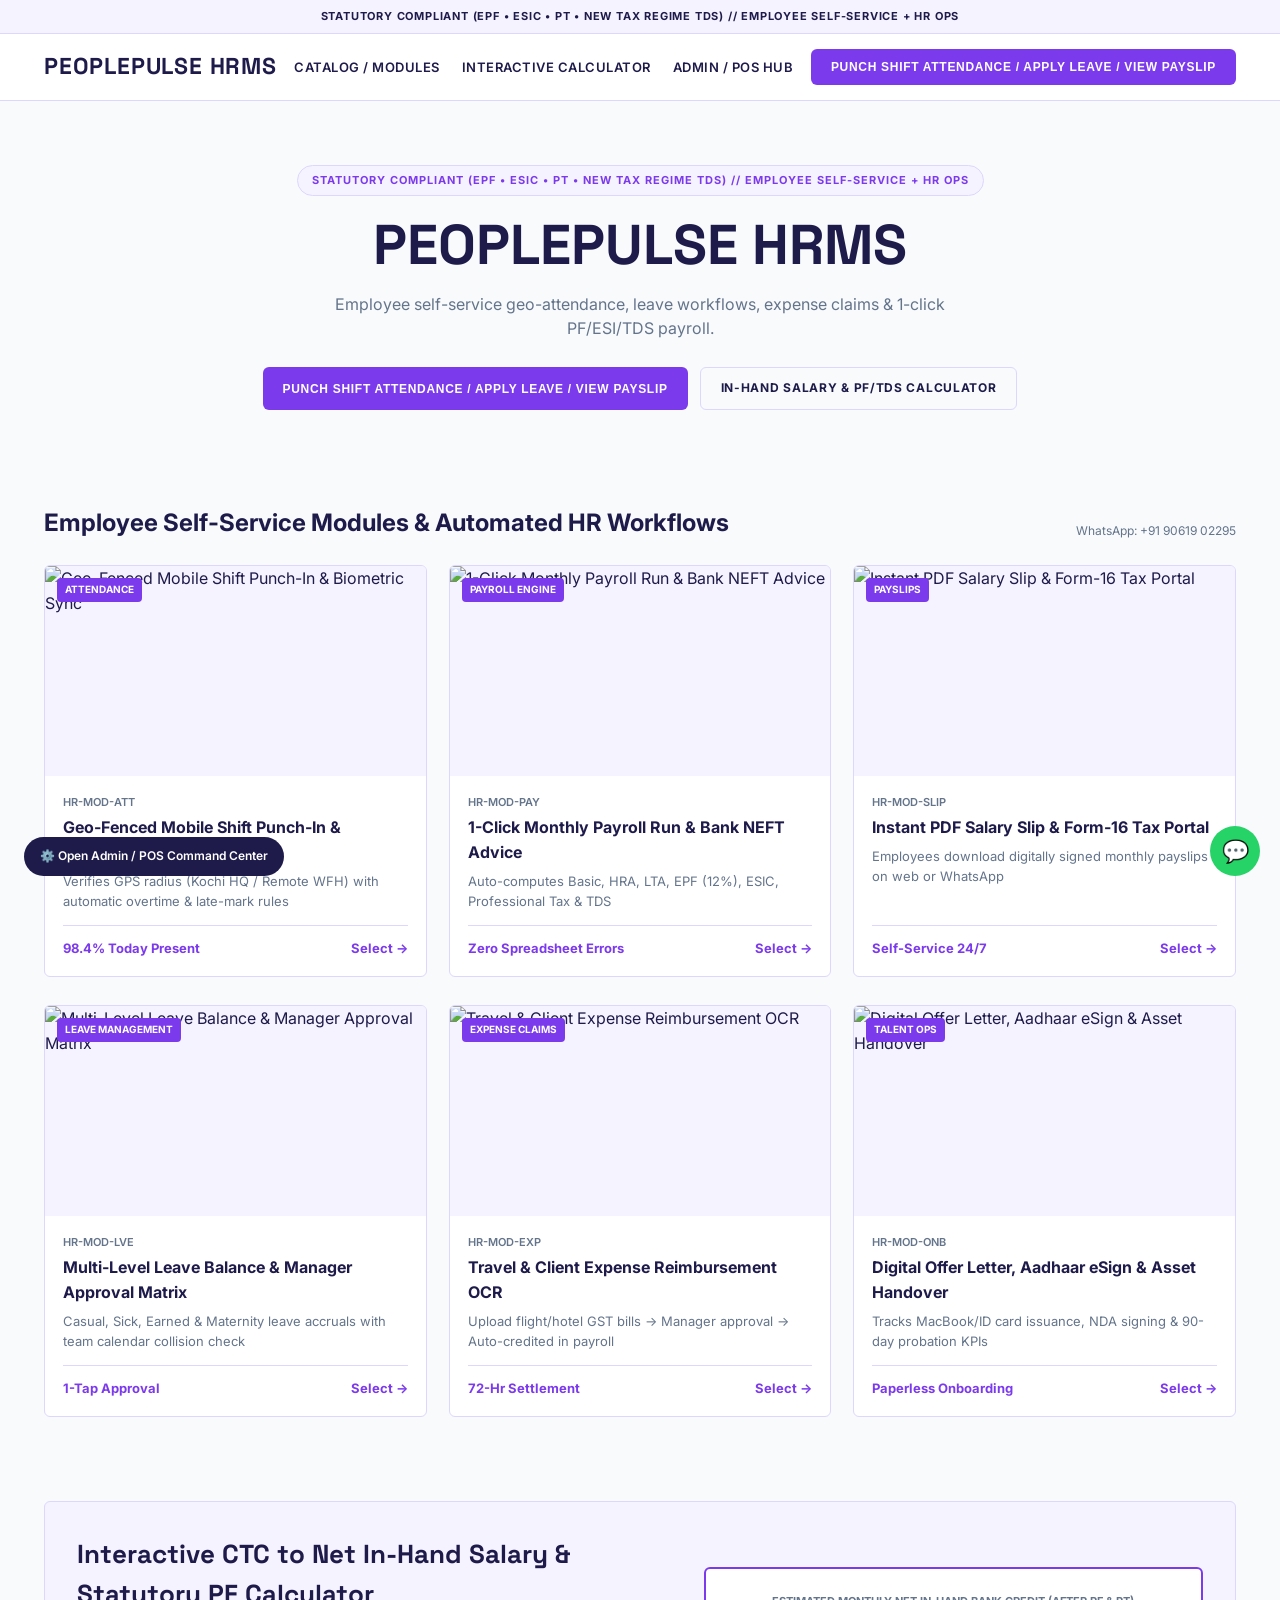
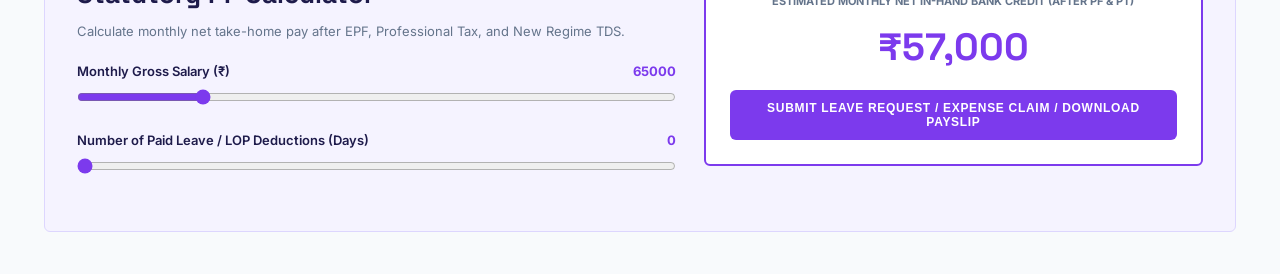
==== public/index.html @ 7c457092 "feat(tpl-lerp-hrms-payroll): multi-track Cloudflare Edge + Docker + POS/Admin Hub + whitelabel" ====
<!DOCTYPE html>
<html lang="en">
<head>
  <meta charset="UTF-8">
  <meta name="viewport" content="width=device-width, initial-scale=1.0">
  <title>PEOPLEPULSE HRMS — Large ERP</title>
  <link rel="preconnect" href="https://fonts.googleapis.com">
  <link rel="preconnect" href="https://fonts.gstatic.com" crossorigin>
  <link href="https://fonts.googleapis.com/css2?family=Inter:wght@400;500;600;700&family=Space+Grotesk:wght@600;700&display=swap" rel="stylesheet">
  <link rel="stylesheet" href="theme-tokens.css">
  <script src="whitelabel.js"></script>
  <style>
    * { box-sizing: border-box; margin: 0; padding: 0; }
    body {
      font-family: var(--font-primary);
      background-color: var(--bg-main);
      color: var(--color-dark);
      line-height: 1.55;
      -webkit-font-smoothing: antialiased;
    }
    .top-bar {
      background: var(--bg-canvas);
      color: var(--color-dark);
      font-size: 11px;
      font-weight: 700;
      letter-spacing: 0.8px;
      text-transform: uppercase;
      text-align: center;
      padding: 8px 16px;
      border-bottom: 1px solid var(--border-color);
    }
    header {
      position: sticky;
      top: 0;
      z-index: 100;
      background: rgba(255, 255, 255, 0.94);
      backdrop-filter: blur(12px);
      border-bottom: 1px solid var(--border-color);
    }
    .nav-container {
      max-width: 1240px;
      margin: 0 auto;
      padding: 15px 24px;
      display: flex;
      align-items: center;
      justify-content: space-between;
      gap: 16px;
    }
    .brand-logo {
      font-family: var(--font-accent);
      font-size: 23px;
      font-weight: 700;
      letter-spacing: 0.8px;
      text-transform: uppercase;
      color: var(--color-dark);
      text-decoration: none;
    }
    .brand-logo span {
      font-family: var(--font-primary);
      color: var(--color-primary);
      font-size: 11px;
      letter-spacing: 2px;
      display: block;
      margin-top: -2px;
    }
    nav.desktop-nav { display: flex; gap: 22px; align-items: center; }
    nav.desktop-nav a {
      color: var(--color-dark);
      text-decoration: none;
      font-size: 13px;
      font-weight: 600;
      text-transform: uppercase;
      letter-spacing: 0.5px;
    }
    nav.desktop-nav a:hover { color: var(--color-primary); }
    .btn-primary {
      background: var(--color-primary);
      color: #FFFFFF;
      border: none;
      padding: 11px 20px;
      border-radius: var(--radius);
      font-size: 12px;
      font-weight: 700;
      text-transform: uppercase;
      letter-spacing: 0.7px;
      cursor: pointer;
      text-decoration: none;
      display: inline-flex;
      align-items: center;
      gap: 8px;
    }
    .btn-outline {
      background: transparent;
      color: var(--color-dark);
      border: 1px solid var(--border-color);
      padding: 11px 20px;
      border-radius: var(--radius);
      font-size: 12px;
      font-weight: 700;
      text-transform: uppercase;
      letter-spacing: 0.7px;
      cursor: pointer;
      text-decoration: none;
    }
    .hero-banner {
      padding: 64px 24px 52px;
      max-width: 1240px;
      margin: 0 auto;
      text-align: center;
    }
    .hero-pill {
      display: inline-block;
      background: var(--bg-canvas);
      border: 1px solid var(--border-color);
      color: var(--color-primary);
      font-size: 11px;
      font-weight: 700;
      letter-spacing: 1px;
      padding: 6px 14px;
      border-radius: 999px;
      margin-bottom: 18px;
    }
    .hero-banner h1 {
      font-family: var(--font-accent);
      font-size: clamp(32px, 4.6vw, 56px);
      line-height: 1.1;
      margin-bottom: 16px;
    }
    .hero-banner p {
      font-size: 16px;
      color: #64748B;
      max-width: 680px;
      margin: 0 auto 26px;
    }
    .hero-actions { display: flex; gap: 12px; justify-content: center; flex-wrap: wrap; }
    .section-wrap { max-width: 1240px; margin: 0 auto; padding: 42px 24px; }
    .section-head {
      display: flex;
      align-items: flex-end;
      justify-content: space-between;
      margin-bottom: 24px;
      gap: 16px;
      flex-wrap: wrap;
    }
    .bento-grid {
      display: grid;
      grid-template-columns: repeat(3, 1fr);
      gap: var(--grid-gap-desktop);
    }
    .bento-card {
      background: #FFFFFF;
      border: 1px solid var(--border-color);
      border-radius: var(--radius);
      overflow: hidden;
      display: flex;
      flex-direction: column;
      cursor: pointer;
      transition: transform 0.2s, border-color 0.2s;
    }
    .bento-card:hover { transform: translateY(-4px); border-color: var(--color-primary); }
    .bento-img-wrap { height: 210px; position: relative; background: var(--bg-canvas); overflow: hidden; }
    .bento-img-wrap img { width: 100%; height: 100%; object-fit: cover; }
    .bento-badge {
      position: absolute;
      top: 12px;
      left: 12px;
      background: var(--color-primary);
      color: #FFF;
      font-size: 10px;
      font-weight: 700;
      padding: 4px 8px;
      border-radius: 4px;
    }
    .bento-body { padding: 18px; display: flex; flex-direction: column; flex: 1; }
    .bento-code { font-size: 11px; color: #64748B; font-weight: 600; margin-bottom: 4px; }
    .bento-title { font-size: 16px; font-weight: 700; margin-bottom: 6px; }
    .bento-sub { font-size: 13px; color: #64748B; margin-bottom: 14px; flex: 1; }
    .bento-footer {
      display: flex;
      justify-content: space-between;
      padding-top: 12px;
      border-top: 1px solid var(--border-color);
      font-size: 13px;
      font-weight: 700;
      color: var(--color-primary);
    }
    .calc-panel {
      background: var(--bg-canvas);
      border: 1px solid var(--border-color);
      border-radius: var(--radius);
      padding: 32px;
      display: grid;
      grid-template-columns: 1.2fr 1fr;
      gap: 28px;
      align-items: center;
    }
    .slider-group { margin-bottom: 18px; }
    .slider-group label { display: flex; justify-content: space-between; font-size: 13px; font-weight: 600; margin-bottom: 6px; }
    .slider-group input[type="range"] { width: 100%; accent-color: var(--color-primary); }
    .calc-result-card {
      background: #FFFFFF;
      border: 2px solid var(--color-primary);
      border-radius: var(--radius);
      padding: 24px;
      text-align: center;
    }
    .calc-result-val {
      font-family: var(--font-accent);
      font-size: 38px;
      font-weight: 700;
      color: var(--color-primary);
      margin: 8px 0 14px;
    }
    .modal-overlay {
      position: fixed;
      inset: 0;
      background: rgba(0, 0, 0, 0.65);
      z-index: 900;
      display: none;
      align-items: center;
      justify-content: center;
      padding: 16px;
    }
    .modal-overlay.open { display: flex; }
    .modal-box {
      background: #FFFFFF;
      color: var(--color-dark);
      border: 1px solid var(--border-color);
      border-radius: var(--radius);
      max-width: 480px;
      width: 100%;
      padding: 24px;
    }
    .form-field { margin-bottom: 12px; }
    .form-field label { display: block; font-size: 11px; font-weight: 700; text-transform: uppercase; margin-bottom: 4px; color: #64748B; }
    .form-field input {
      width: 100%;
      padding: 10px;
      background: var(--bg-main);
      color: var(--color-dark);
      border: 1px solid var(--border-color);
      border-radius: 4px;
    }
    .wa-float-btn {
      position: fixed;
      bottom: 24px;
      right: 20px;
      width: 50px;
      height: 50px;
      background: #25D366;
      border-radius: 50%;
      display: flex;
      align-items: center;
      justify-content: center;
      z-index: 500;
      text-decoration: none;
      color: #FFF;
      font-size: 22px;
    }
    .admin-pill-floating {
      position: fixed;
      bottom: 24px;
      left: 24px;
      background: var(--color-dark);
      color: #FFF;
      padding: 10px 16px;
      border-radius: 999px;
      font-size: 12px;
      font-weight: 600;
      text-decoration: none;
      z-index: 500;
    }
    @media (max-width: 860px) {
      .bento-grid, .calc-panel { grid-template-columns: 1fr; }
      nav.desktop-nav, .admin-pill-floating { display: none; }
    }
  </style>
</head>
<body>
  <div class="top-bar">STATUTORY COMPLIANT (EPF • ESIC • PT • NEW TAX REGIME TDS) // EMPLOYEE SELF-SERVICE + HR OPS</div>
  <header>
    <div class="nav-container">
      <a href="#" class="brand-logo">PEOPLEPULSE HRMS</a>
      <nav class="desktop-nav">
        <a href="#catalog">Catalog / Modules</a>
        <a href="#calculator">Interactive Calculator</a>
        <a href="admin.html">Admin / POS Hub</a>
      </nav>
      <button class="btn-primary" onclick="openLeadModal()">Punch Shift Attendance / Apply Leave / View Payslip</button>
    </div>
  </header>

  <section class="hero-banner">
    <span class="hero-pill">STATUTORY COMPLIANT (EPF • ESIC • PT • NEW TAX REGIME TDS) // EMPLOYEE SELF-SERVICE + HR OPS</span>
    <h1 data-wl-brand>PEOPLEPULSE HRMS</h1>
    <p data-wl-tagline>Employee self-service geo-attendance, leave workflows, expense claims & 1-click PF/ESI/TDS payroll.</p>
    <div class="hero-actions">
      <button class="btn-primary" onclick="openLeadModal()">Punch Shift Attendance / Apply Leave / View Payslip</button>
      <a href="#calculator" class="btn-outline">In-Hand Salary & PF/TDS Calculator</a>
    </div>
  </section>

  <section class="section-wrap" id="catalog">
    <div class="section-head">
      <h2>Employee Self-Service Modules & Automated HR Workflows</h2>
      <div id="drawerWaText" style="font-size:12px;color:#64748B;">WhatsApp: +91 90619 02295</div>
    </div>
    <div class="bento-grid" id="bentoGrid"></div>
  </section>

  <section class="section-wrap" id="calculator">
    <div class="calc-panel">
      <div>
        <h2 style="font-family:var(--font-accent);font-size:26px;margin-bottom:6px;">Interactive CTC to Net In-Hand Salary & Statutory PF Calculator</h2>
        <p style="font-size:13px;color:#64748B;margin-bottom:20px;">Calculate monthly net take-home pay after EPF, Professional Tax, and New Regime TDS.</p>
        <div class="slider-group">
          <label><span>Monthly Gross Salary (₹)</span><strong id="valSliderA" style="color:var(--color-primary);">65000</strong></label>
          <input type="range" id="sliderA" min="18000" max="250000" value="65000" oninput="recalc()">
        </div>
        <div class="slider-group">
          <label><span>Number of Paid Leave / LOP Deductions (Days)</span><strong id="valSliderB" style="color:var(--color-primary);">0</strong></label>
          <input type="range" id="sliderB" min="0" max="10" value="0" oninput="recalc()">
        </div>
      </div>
      <div class="calc-result-card">
        <div style="font-size:11px;font-weight:700;text-transform:uppercase;color:#64748B;">Estimated Monthly Net In-Hand Bank Credit (After PF & PT)</div>
        <div class="calc-result-val" id="calcOutput">₹0</div>
        <button class="btn-primary" style="width:100%;justify-content:center;" onclick="openLeadModal()">Submit Leave Request / Expense Claim / Download Payslip</button>
      </div>
    </div>
  </section>

  <div class="modal-overlay" id="leadModal">
    <div class="modal-box">
      <div style="display:flex;justify-content:space-between;align-items:center;margin-bottom:14px;">
        <h3 style="font-size:18px;">Submit Leave Request / Expense Claim / Download Payslip</h3>
        <button onclick="closeLeadModal()" style="background:none;border:none;color:inherit;font-size:18px;cursor:pointer;">✕</button>
      </div>
      <form onsubmit="submitLead(event)">
        <div class="form-field"><label>Name / Business / Table *</label><input type="text" id="leadName" required placeholder="e.g. Anand Varma"></div>
        <div class="form-field"><label>WhatsApp / Mobile Number *</label><input type="tel" id="leadPhone" required placeholder="919876543210"></div>
        <div class="form-field"><label>Order / Ticket Details</label><input type="text" id="leadDetail" readonly></div>
        <button type="submit" class="btn-primary" style="width:100%;justify-content:center;">Confirm & Sync to Admin / POS</button>
      </form>
      <div id="leadSuccessBox" style="display:none;margin-top:14px;padding:12px;background:var(--bg-canvas);border:1px solid var(--color-primary);border-radius:4px;font-size:12px;"></div>
    </div>
  </div>

  <a href="admin.html" class="admin-pill-floating">⚙️ Open Admin / POS Command Center</a>
  <a id="floatingWaBtn" href="https://wa.me/919061902295" target="_blank" class="wa-float-btn">💬</a>

  <script>
    const ITEMS = [
  {
    "code": "HR-MOD-ATT",
    "title": "Geo-Fenced Mobile Shift Punch-In & Biometric Sync",
    "sub": "Verifies GPS radius (Kochi HQ / Remote WFH) with automatic overtime & late-mark rules",
    "metric": "98.4% Today Present",
    "badge": "ATTENDANCE",
    "img": "https://images.unsplash.com/photo-1522071820081-009f0129c71c?auto=format&fit=crop&w=800&q=80"
  },
  {
    "code": "HR-MOD-PAY",
    "title": "1-Click Monthly Payroll Run & Bank NEFT Advice",
    "sub": "Auto-computes Basic, HRA, LTA, EPF (12%), ESIC, Professional Tax & TDS",
    "metric": "Zero Spreadsheet Errors",
    "badge": "PAYROLL ENGINE",
    "img": "https://images.unsplash.com/photo-1554224155-6726b3ff858f?auto=format&fit=crop&w=800&q=80"
  },
  {
    "code": "HR-MOD-SLIP",
    "title": "Instant PDF Salary Slip & Form-16 Tax Portal",
    "sub": "Employees download digitally signed monthly payslips on web or WhatsApp",
    "metric": "Self-Service 24/7",
    "badge": "PAYSLIPS",
    "img": "https://images.unsplash.com/photo-1450101499163-c8848c66ca85?auto=format&fit=crop&w=800&q=80"
  },
  {
    "code": "HR-MOD-LVE",
    "title": "Multi-Level Leave Balance & Manager Approval Matrix",
    "sub": "Casual, Sick, Earned & Maternity leave accruals with team calendar collision check",
    "metric": "1-Tap Approval",
    "badge": "LEAVE MANAGEMENT",
    "img": "https://images.unsplash.com/photo-1506784983877-45594efa4cbe?auto=format&fit=crop&w=800&q=80"
  },
  {
    "code": "HR-MOD-EXP",
    "title": "Travel & Client Expense Reimbursement OCR",
    "sub": "Upload flight/hotel GST bills -> Manager approval -> Auto-credited in payroll",
    "metric": "72-Hr Settlement",
    "badge": "EXPENSE CLAIMS",
    "img": "https://images.unsplash.com/photo-1556742049-0cfed4f6a45d?auto=format&fit=crop&w=800&q=80"
  },
  {
    "code": "HR-MOD-ONB",
    "title": "Digital Offer Letter, Aadhaar eSign & Asset Handover",
    "sub": "Tracks MacBook/ID card issuance, NDA signing & 90-day probation KPIs",
    "metric": "Paperless Onboarding",
    "badge": "TALENT OPS",
    "img": "https://images.unsplash.com/photo-1521737604893-d14cc237f11d?auto=format&fit=crop&w=800&q=80"
  }
];
    let selectedTitle = ITEMS[0].title;
    let calcFormatted = '';

    function renderGrid() {
      document.getElementById('bentoGrid').innerHTML = ITEMS.map((it, i) => `
        <article class="bento-card" onclick="selectItem(${i})">
          <div class="bento-img-wrap">
            <img src="${it.img}" alt="${it.title}" loading="lazy">
            <span class="bento-badge">${it.badge}</span>
          </div>
          <div class="bento-body">
            <div class="bento-code">${it.code}</div>
            <div class="bento-title">${it.title}</div>
            <div class="bento-sub">${it.sub}</div>
            <div class="bento-footer"><span>${it.metric}</span><span>Select →</span></div>
          </div>
        </article>
      `).join('');
    }

    function recalc() {
      const team = Number(document.getElementById('sliderA').value);
      const hours = Number(document.getElementById('sliderB').value);
      document.getElementById('valSliderA').textContent = team;
      document.getElementById('valSliderB').textContent = hours;
      const val = Math.round((team - (team / 30) * hours) * 0.88 - 200);
      calcFormatted = '₹' + Number(val).toLocaleString('en-IN');
      document.getElementById('calcOutput').textContent = calcFormatted;
    }

    function selectItem(idx) {
      selectedTitle = ITEMS[idx].title + ' (' + ITEMS[idx].metric + ')';
      openLeadModal();
    }

    function openLeadModal() {
      document.getElementById('leadDetail').value = selectedTitle + ' • Total: ' + calcFormatted;
      document.getElementById('leadSuccessBox').style.display = 'none';
      document.getElementById('leadModal').classList.add('open');
    }

    function closeLeadModal() {
      document.getElementById('leadModal').classList.remove('open');
    }

    function submitLead(e) {
      e.preventDefault();
      const entry = {
        id: 'TX-' + Math.floor(1000 + Math.random() * 9000),
        name: document.getElementById('leadName').value.trim(),
        phone: document.getElementById('leadPhone').value.trim(),
        detail: document.getElementById('leadDetail').value.trim(),
        amount: calcFormatted,
        status: 'LIVE // QUEUED'
      };
      try {
        const list = JSON.parse(localStorage.getItem('bmad_leads_tpl-lerp-hrms-payroll') || '[]');
        list.unshift(entry);
        localStorage.setItem('bmad_leads_tpl-lerp-hrms-payroll', JSON.stringify(list));
      } catch (err) {}
      const box = document.getElementById('leadSuccessBox');
      box.style.display = 'block';
      box.innerHTML = '✓ Dispatched (' + entry.id + ')! Open <a href="admin.html" style="color:var(--color-primary);font-weight:700;">Admin / POS Hub</a> to process.';
    }

    renderGrid();
    recalc();
  </script>
</body>
</html>
---- public/theme-tokens.css ----
/* Extracted via tpl-tools-design-extractor for tpl-lerp-hrms-payroll */
:root {
  --font-primary: 'Inter', sans-serif;
  --font-accent: 'Space Grotesk', sans-serif;
  --color-primary: #7C3AED;
  --brand-primary: var(--color-primary);
  --color-dark: #1E1B4B;
  --brand-dark: var(--color-dark);
  --bg-main: #F8FAFC;
  --bg-canvas: #F5F3FF;
  --bg-sand: var(--bg-canvas);
  --border-color: #DDD6FE;
  --grid-gap-desktop: 28px 22px;
  --grid-gap-mobile: 16px 14px;
  --radius: 6px;
  --ease-out-expo: cubic-bezier(0.16, 1, 0.3, 1);
}
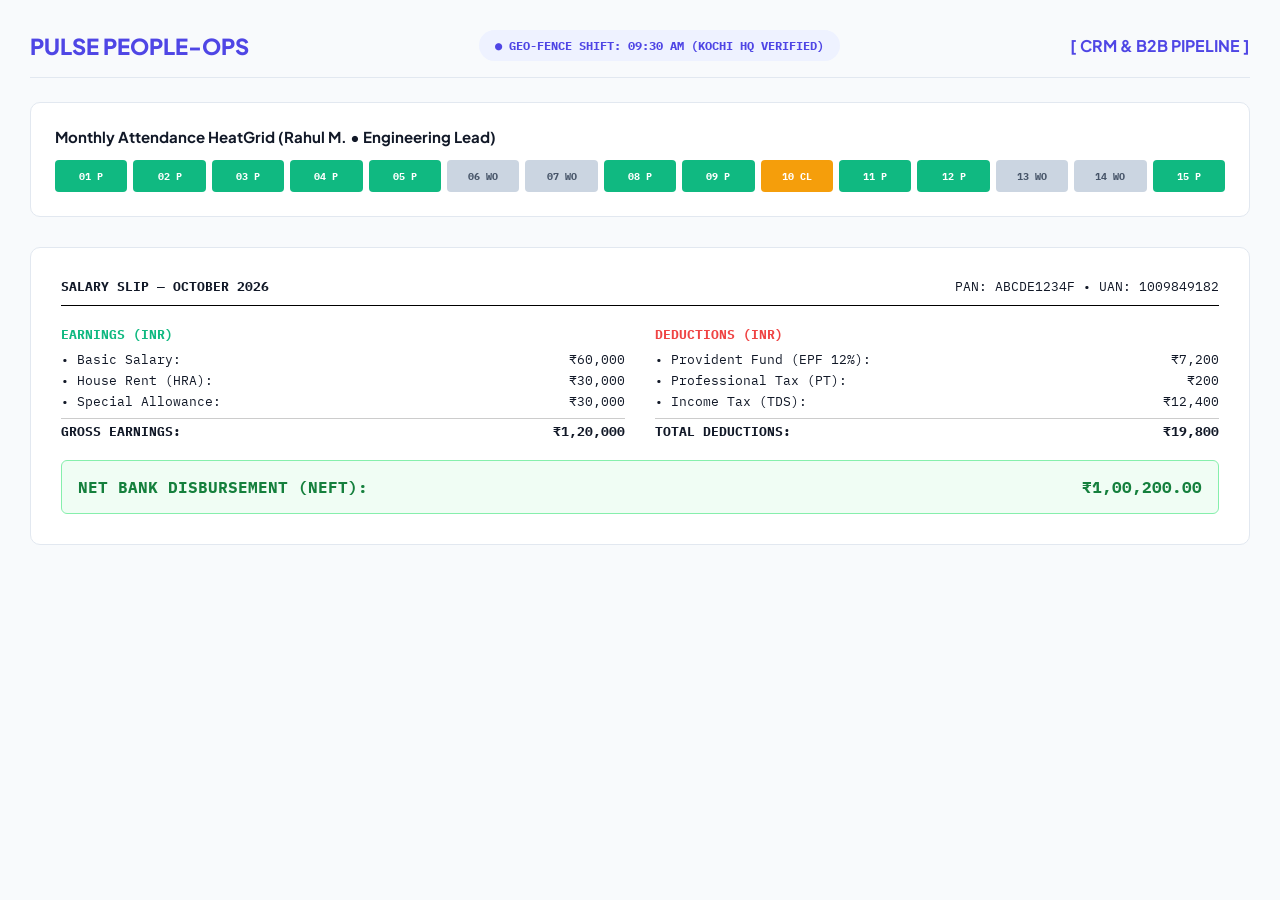
==== commit 79b1aead: "feat(design): implement genuine distinct Awwwards movement blueprint (C5/R8)" ====
--- a/public/index.html
+++ b/public/index.html
@@ -3,470 +3,145 @@
 <head>
   <meta charset="UTF-8">
   <meta name="viewport" content="width=device-width, initial-scale=1.0">
-  <title>PEOPLEPULSE HRMS — Large ERP</title>
+  <title data-wl-brand>PULSE HRMS // People-Ops & Payroll</title>
   <link rel="preconnect" href="https://fonts.googleapis.com">
   <link rel="preconnect" href="https://fonts.gstatic.com" crossorigin>
-  <link href="https://fonts.googleapis.com/css2?family=Inter:wght@400;500;600;700&family=Space+Grotesk:wght@600;700&display=swap" rel="stylesheet">
+  <link href="https://fonts.googleapis.com/css2?family=IBM+Plex+Mono:wght@400;500;600&family=Plus+Jakarta+Sans:wght@400;500;600;700&display=swap" rel="stylesheet">
   <link rel="stylesheet" href="theme-tokens.css">
   <script src="whitelabel.js"></script>
   <style>
     * { box-sizing: border-box; margin: 0; padding: 0; }
     body {
-      font-family: var(--font-primary);
-      background-color: var(--bg-main);
-      color: var(--color-dark);
-      line-height: 1.55;
-      -webkit-font-smoothing: antialiased;
+      background: var(--bg-main, #F8FAFC);
+      color: #111827;
+      font-family: var(--font-primary, 'Plus Jakarta Sans', sans-serif);
+      padding: 30px;
     }
-    .top-bar {
-      background: var(--bg-canvas);
-      color: var(--color-dark);
-      font-size: 11px;
+    .ops-header {
+      display: flex;
+      justify-content: space-between;
+      align-items: center;
+      margin-bottom: 24px;
+      padding-bottom: 16px;
+      border-bottom: 1px solid #E2E8F0;
+    }
+    .geo-clock {
+      background: #EEF2FF;
+      color: #4F46E5;
+      font-family: var(--font-mono, monospace);
       font-weight: 700;
-      letter-spacing: 0.8px;
-      text-transform: uppercase;
-      text-align: center;
       padding: 8px 16px;
-      border-bottom: 1px solid var(--border-color);
+      border-radius: 999px;
+      font-size: 12px;
     }
-    header {
-      position: sticky;
-      top: 0;
-      z-index: 100;
-      background: rgba(255, 255, 255, 0.94);
-      backdrop-filter: blur(12px);
-      border-bottom: 1px solid var(--border-color);
+
+    /* Attendance Heatmap Matrix */
+    .matrix-card {
+      background: #FFF;
+      border: 1px solid #E2E8F0;
+      border-radius: 10px;
+      padding: 24px;
+      margin-bottom: 30px;
     }
-    .nav-container {
-      max-width: 1240px;
-      margin: 0 auto;
-      padding: 15px 24px;
-      display: flex;
-      align-items: center;
-      justify-content: space-between;
-      gap: 16px;
+    .heat-grid {
+      display: grid;
+      grid-template-columns: repeat(15, 1fr);
+      gap: 6px;
+      margin-top: 14px;
     }
-    .brand-logo {
-      font-family: var(--font-accent);
-      font-size: 23px;
-      font-weight: 700;
-      letter-spacing: 0.8px;
-      text-transform: uppercase;
-      color: var(--color-dark);
-      text-decoration: none;
-    }
-    .brand-logo span {
-      font-family: var(--font-primary);
-      color: var(--color-primary);
-      font-size: 11px;
-      letter-spacing: 2px;
-      display: block;
-      margin-top: -2px;
-    }
-    nav.desktop-nav { display: flex; gap: 22px; align-items: center; }
-    nav.desktop-nav a {
-      color: var(--color-dark);
-      text-decoration: none;
-      font-size: 13px;
-      font-weight: 600;
-      text-transform: uppercase;
-      letter-spacing: 0.5px;
-    }
-    nav.desktop-nav a:hover { color: var(--color-primary); }
-    .btn-primary {
-      background: var(--color-primary);
-      color: #FFFFFF;
-      border: none;
-      padding: 11px 20px;
-      border-radius: var(--radius);
-      font-size: 12px;
-      font-weight: 700;
-      text-transform: uppercase;
-      letter-spacing: 0.7px;
-      cursor: pointer;
-      text-decoration: none;
-      display: inline-flex;
-      align-items: center;
-      gap: 8px;
-    }
-    .btn-outline {
-      background: transparent;
-      color: var(--color-dark);
-      border: 1px solid var(--border-color);
-      padding: 11px 20px;
-      border-radius: var(--radius);
-      font-size: 12px;
-      font-weight: 700;
-      text-transform: uppercase;
-      letter-spacing: 0.7px;
-      cursor: pointer;
-      text-decoration: none;
-    }
-    .hero-banner {
-      padding: 64px 24px 52px;
-      max-width: 1240px;
-      margin: 0 auto;
-      text-align: center;
-    }
-    .hero-pill {
-      display: inline-block;
-      background: var(--bg-canvas);
-      border: 1px solid var(--border-color);
-      color: var(--color-primary);
-      font-size: 11px;
-      font-weight: 700;
-      letter-spacing: 1px;
-      padding: 6px 14px;
-      border-radius: 999px;
-      margin-bottom: 18px;
-    }
-    .hero-banner h1 {
-      font-family: var(--font-accent);
-      font-size: clamp(32px, 4.6vw, 56px);
-      line-height: 1.1;
-      margin-bottom: 16px;
-    }
-    .hero-banner p {
-      font-size: 16px;
-      color: #64748B;
-      max-width: 680px;
-      margin: 0 auto 26px;
-    }
-    .hero-actions { display: flex; gap: 12px; justify-content: center; flex-wrap: wrap; }
-    .section-wrap { max-width: 1240px; margin: 0 auto; padding: 42px 24px; }
-    .section-head {
-      display: flex;
-      align-items: flex-end;
-      justify-content: space-between;
-      margin-bottom: 24px;
-      gap: 16px;
-      flex-wrap: wrap;
-    }
-    .bento-grid {
-      display: grid;
-      grid-template-columns: repeat(3, 1fr);
-      gap: var(--grid-gap-desktop);
-    }
-    .bento-card {
-      background: #FFFFFF;
-      border: 1px solid var(--border-color);
-      border-radius: var(--radius);
-      overflow: hidden;
-      display: flex;
-      flex-direction: column;
-      cursor: pointer;
-      transition: transform 0.2s, border-color 0.2s;
-    }
-    .bento-card:hover { transform: translateY(-4px); border-color: var(--color-primary); }
-    .bento-img-wrap { height: 210px; position: relative; background: var(--bg-canvas); overflow: hidden; }
-    .bento-img-wrap img { width: 100%; height: 100%; object-fit: cover; }
-    .bento-badge {
-      position: absolute;
-      top: 12px;
-      left: 12px;
-      background: var(--color-primary);
+    .heat-cell {
+      background: #10B981;
       color: #FFF;
+      font-family: var(--font-mono);
       font-size: 10px;
       font-weight: 700;
-      padding: 4px 8px;
-      border-radius: 4px;
-    }
-    .bento-body { padding: 18px; display: flex; flex-direction: column; flex: 1; }
-    .bento-code { font-size: 11px; color: #64748B; font-weight: 600; margin-bottom: 4px; }
-    .bento-title { font-size: 16px; font-weight: 700; margin-bottom: 6px; }
-    .bento-sub { font-size: 13px; color: #64748B; margin-bottom: 14px; flex: 1; }
-    .bento-footer {
-      display: flex;
-      justify-content: space-between;
-      padding-top: 12px;
-      border-top: 1px solid var(--border-color);
-      font-size: 13px;
-      font-weight: 700;
-      color: var(--color-primary);
-    }
-    .calc-panel {
-      background: var(--bg-canvas);
-      border: 1px solid var(--border-color);
-      border-radius: var(--radius);
-      padding: 32px;
-      display: grid;
-      grid-template-columns: 1.2fr 1fr;
-      gap: 28px;
-      align-items: center;
-    }
-    .slider-group { margin-bottom: 18px; }
-    .slider-group label { display: flex; justify-content: space-between; font-size: 13px; font-weight: 600; margin-bottom: 6px; }
-    .slider-group input[type="range"] { width: 100%; accent-color: var(--color-primary); }
-    .calc-result-card {
-      background: #FFFFFF;
-      border: 2px solid var(--color-primary);
-      border-radius: var(--radius);
-      padding: 24px;
-      text-align: center;
-    }
-    .calc-result-val {
-      font-family: var(--font-accent);
-      font-size: 38px;
-      font-weight: 700;
-      color: var(--color-primary);
-      margin: 8px 0 14px;
-    }
-    .modal-overlay {
-      position: fixed;
-      inset: 0;
-      background: rgba(0, 0, 0, 0.65);
-      z-index: 900;
-      display: none;
-      align-items: center;
-      justify-content: center;
-      padding: 16px;
-    }
-    .modal-overlay.open { display: flex; }
-    .modal-box {
-      background: #FFFFFF;
-      color: var(--color-dark);
-      border: 1px solid var(--border-color);
-      border-radius: var(--radius);
-      max-width: 480px;
-      width: 100%;
-      padding: 24px;
-    }
-    .form-field { margin-bottom: 12px; }
-    .form-field label { display: block; font-size: 11px; font-weight: 700; text-transform: uppercase; margin-bottom: 4px; color: #64748B; }
-    .form-field input {
-      width: 100%;
-      padding: 10px;
-      background: var(--bg-main);
-      color: var(--color-dark);
-      border: 1px solid var(--border-color);
-      border-radius: 4px;
-    }
-    .wa-float-btn {
-      position: fixed;
-      bottom: 24px;
-      right: 20px;
-      width: 50px;
-      height: 50px;
-      background: #25D366;
-      border-radius: 50%;
+      height: 32px;
       display: flex;
       align-items: center;
       justify-content: center;
-      z-index: 500;
-      text-decoration: none;
-      color: #FFF;
-      font-size: 22px;
+      border-radius: 4px;
     }
-    .admin-pill-floating {
-      position: fixed;
-      bottom: 24px;
-      left: 24px;
-      background: var(--color-dark);
-      color: #FFF;
-      padding: 10px 16px;
-      border-radius: 999px;
-      font-size: 12px;
-      font-weight: 600;
-      text-decoration: none;
-      z-index: 500;
+    .heat-leave { background: #F59E0B; }
+    .heat-off { background: #CBD5E1; color: #475569; }
+
+    /* Statutory Salary Slip */
+    .payslip-card {
+      background: #FFF;
+      border: 1px solid #E2E8F0;
+      border-radius: 10px;
+      padding: 30px;
+      font-family: var(--font-mono);
+      font-size: 13px;
     }
-    @media (max-width: 860px) {
-      .bento-grid, .calc-panel { grid-template-columns: 1fr; }
-      nav.desktop-nav, .admin-pill-floating { display: none; }
+    .slip-grid {
+      display: grid;
+      grid-template-columns: 1fr 1fr;
+      gap: 30px;
+      margin: 20px 0;
     }
   </style>
 </head>
-<body>
-  <div class="top-bar">STATUTORY COMPLIANT (EPF • ESIC • PT • NEW TAX REGIME TDS) // EMPLOYEE SELF-SERVICE + HR OPS</div>
-  <header>
-    <div class="nav-container">
-      <a href="#" class="brand-logo">PEOPLEPULSE HRMS</a>
-      <nav class="desktop-nav">
-        <a href="#catalog">Catalog / Modules</a>
-        <a href="#calculator">Interactive Calculator</a>
-        <a href="admin.html">Admin / POS Hub</a>
-      </nav>
-      <button class="btn-primary" onclick="openLeadModal()">Punch Shift Attendance / Apply Leave / View Payslip</button>
-    </div>
-  </header>
+<body data-layout-archetype="people-ops-attendance-payslip">
+  <div class="ops-header">
+    <div style="font-size:22px; font-weight:800; color:#4F46E5;" data-wl-brand>PULSE PEOPLE-OPS</div>
+    <div class="geo-clock">● GEO-FENCE SHIFT: 09:30 AM (KOCHI HQ VERIFIED)</div>
+    <a href="admin.html" style="color:#4F46E5; text-decoration:none; font-weight:700;">[ CRM & B2B PIPELINE ]</a>
+  </div>
 
-  <section class="hero-banner">
-    <span class="hero-pill">STATUTORY COMPLIANT (EPF • ESIC • PT • NEW TAX REGIME TDS) // EMPLOYEE SELF-SERVICE + HR OPS</span>
-    <h1 data-wl-brand>PEOPLEPULSE HRMS</h1>
-    <p data-wl-tagline>Employee self-service geo-attendance, leave workflows, expense claims & 1-click PF/ESI/TDS payroll.</p>
-    <div class="hero-actions">
-      <button class="btn-primary" onclick="openLeadModal()">Punch Shift Attendance / Apply Leave / View Payslip</button>
-      <a href="#calculator" class="btn-outline">In-Hand Salary & PF/TDS Calculator</a>
-    </div>
-  </section>
-
-  <section class="section-wrap" id="catalog">
-    <div class="section-head">
-      <h2>Employee Self-Service Modules & Automated HR Workflows</h2>
-      <div id="drawerWaText" style="font-size:12px;color:#64748B;">WhatsApp: +91 90619 02295</div>
-    </div>
-    <div class="bento-grid" id="bentoGrid"></div>
-  </section>
-
-  <section class="section-wrap" id="calculator">
-    <div class="calc-panel">
-      <div>
-        <h2 style="font-family:var(--font-accent);font-size:26px;margin-bottom:6px;">Interactive CTC to Net In-Hand Salary & Statutory PF Calculator</h2>
-        <p style="font-size:13px;color:#64748B;margin-bottom:20px;">Calculate monthly net take-home pay after EPF, Professional Tax, and New Regime TDS.</p>
-        <div class="slider-group">
-          <label><span>Monthly Gross Salary (₹)</span><strong id="valSliderA" style="color:var(--color-primary);">65000</strong></label>
-          <input type="range" id="sliderA" min="18000" max="250000" value="65000" oninput="recalc()">
-        </div>
-        <div class="slider-group">
-          <label><span>Number of Paid Leave / LOP Deductions (Days)</span><strong id="valSliderB" style="color:var(--color-primary);">0</strong></label>
-          <input type="range" id="sliderB" min="0" max="10" value="0" oninput="recalc()">
-        </div>
-      </div>
-      <div class="calc-result-card">
-        <div style="font-size:11px;font-weight:700;text-transform:uppercase;color:#64748B;">Estimated Monthly Net In-Hand Bank Credit (After PF & PT)</div>
-        <div class="calc-result-val" id="calcOutput">₹0</div>
-        <button class="btn-primary" style="width:100%;justify-content:center;" onclick="openLeadModal()">Submit Leave Request / Expense Claim / Download Payslip</button>
-      </div>
-    </div>
-  </section>
-
-  <div class="modal-overlay" id="leadModal">
-    <div class="modal-box">
-      <div style="display:flex;justify-content:space-between;align-items:center;margin-bottom:14px;">
-        <h3 style="font-size:18px;">Submit Leave Request / Expense Claim / Download Payslip</h3>
-        <button onclick="closeLeadModal()" style="background:none;border:none;color:inherit;font-size:18px;cursor:pointer;">✕</button>
-      </div>
-      <form onsubmit="submitLead(event)">
-        <div class="form-field"><label>Name / Business / Table *</label><input type="text" id="leadName" required placeholder="e.g. Anand Varma"></div>
-        <div class="form-field"><label>WhatsApp / Mobile Number *</label><input type="tel" id="leadPhone" required placeholder="919876543210"></div>
-        <div class="form-field"><label>Order / Ticket Details</label><input type="text" id="leadDetail" readonly></div>
-        <button type="submit" class="btn-primary" style="width:100%;justify-content:center;">Confirm & Sync to Admin / POS</button>
-      </form>
-      <div id="leadSuccessBox" style="display:none;margin-top:14px;padding:12px;background:var(--bg-canvas);border:1px solid var(--color-primary);border-radius:4px;font-size:12px;"></div>
+  <!-- Attendance Heatgrid -->
+  <div class="matrix-card">
+    <div style="font-weight:700; font-size:15px;">Monthly Attendance HeatGrid (Rahul M. • Engineering Lead)</div>
+    <div class="heat-grid">
+      <div class="heat-cell">01 P</div>
+      <div class="heat-cell">02 P</div>
+      <div class="heat-cell">03 P</div>
+      <div class="heat-cell">04 P</div>
+      <div class="heat-cell">05 P</div>
+      <div class="heat-cell heat-off">06 WO</div>
+      <div class="heat-cell heat-off">07 WO</div>
+      <div class="heat-cell">08 P</div>
+      <div class="heat-cell">09 P</div>
+      <div class="heat-cell heat-leave">10 CL</div>
+      <div class="heat-cell">11 P</div>
+      <div class="heat-cell">12 P</div>
+      <div class="heat-cell heat-off">13 WO</div>
+      <div class="heat-cell heat-off">14 WO</div>
+      <div class="heat-cell">15 P</div>
     </div>
   </div>
 
-  <a href="admin.html" class="admin-pill-floating">⚙️ Open Admin / POS Command Center</a>
-  <a id="floatingWaBtn" href="https://wa.me/919061902295" target="_blank" class="wa-float-btn">💬</a>
+  <!-- Statutory Salary Slip -->
+  <div class="payslip-card">
+    <div style="display:flex; justify-content:space-between; border-bottom:1px solid #000; padding-bottom:10px;">
+      <div><strong>SALARY SLIP — OCTOBER 2026</strong></div>
+      <div>PAN: ABCDE1234F • UAN: 1009849182</div>
+    </div>
 
-  <script>
-    const ITEMS = [
-  {
-    "code": "HR-MOD-ATT",
-    "title": "Geo-Fenced Mobile Shift Punch-In & Biometric Sync",
-    "sub": "Verifies GPS radius (Kochi HQ / Remote WFH) with automatic overtime & late-mark rules",
-    "metric": "98.4% Today Present",
-    "badge": "ATTENDANCE",
-    "img": "https://images.unsplash.com/photo-1522071820081-009f0129c71c?auto=format&fit=crop&w=800&q=80"
-  },
-  {
-    "code": "HR-MOD-PAY",
-    "title": "1-Click Monthly Payroll Run & Bank NEFT Advice",
-    "sub": "Auto-computes Basic, HRA, LTA, EPF (12%), ESIC, Professional Tax & TDS",
-    "metric": "Zero Spreadsheet Errors",
-    "badge": "PAYROLL ENGINE",
-    "img": "https://images.unsplash.com/photo-1554224155-6726b3ff858f?auto=format&fit=crop&w=800&q=80"
-  },
-  {
-    "code": "HR-MOD-SLIP",
-    "title": "Instant PDF Salary Slip & Form-16 Tax Portal",
-    "sub": "Employees download digitally signed monthly payslips on web or WhatsApp",
-    "metric": "Self-Service 24/7",
-    "badge": "PAYSLIPS",
-    "img": "https://images.unsplash.com/photo-1450101499163-c8848c66ca85?auto=format&fit=crop&w=800&q=80"
-  },
-  {
-    "code": "HR-MOD-LVE",
-    "title": "Multi-Level Leave Balance & Manager Approval Matrix",
-    "sub": "Casual, Sick, Earned & Maternity leave accruals with team calendar collision check",
-    "metric": "1-Tap Approval",
-    "badge": "LEAVE MANAGEMENT",
-    "img": "https://images.unsplash.com/photo-1506784983877-45594efa4cbe?auto=format&fit=crop&w=800&q=80"
-  },
-  {
-    "code": "HR-MOD-EXP",
-    "title": "Travel & Client Expense Reimbursement OCR",
-    "sub": "Upload flight/hotel GST bills -> Manager approval -> Auto-credited in payroll",
-    "metric": "72-Hr Settlement",
-    "badge": "EXPENSE CLAIMS",
-    "img": "https://images.unsplash.com/photo-1556742049-0cfed4f6a45d?auto=format&fit=crop&w=800&q=80"
-  },
-  {
-    "code": "HR-MOD-ONB",
-    "title": "Digital Offer Letter, Aadhaar eSign & Asset Handover",
-    "sub": "Tracks MacBook/ID card issuance, NDA signing & 90-day probation KPIs",
-    "metric": "Paperless Onboarding",
-    "badge": "TALENT OPS",
-    "img": "https://images.unsplash.com/photo-1521737604893-d14cc237f11d?auto=format&fit=crop&w=800&q=80"
-  }
-];
-    let selectedTitle = ITEMS[0].title;
-    let calcFormatted = '';
+    <div class="slip-grid">
+      <div>
+        <div style="font-weight:700; color:#10B981; margin-bottom:8px;">EARNINGS (INR)</div>
+        <div style="display:flex; justify-content:space-between; margin-bottom:4px;"><span>• Basic Salary:</span><span>₹60,000</span></div>
+        <div style="display:flex; justify-content:space-between; margin-bottom:4px;"><span>• House Rent (HRA):</span><span>₹30,000</span></div>
+        <div style="display:flex; justify-content:space-between; margin-bottom:4px;"><span>• Special Allowance:</span><span>₹30,000</span></div>
+        <div style="border-top:1px solid #CCC; margin-top:8px; padding-top:4px; font-weight:700; display:flex; justify-content:space-between;">
+          <span>GROSS EARNINGS:</span><span>₹1,20,000</span>
+        </div>
+      </div>
+      <div>
+        <div style="font-weight:700; color:#EF4444; margin-bottom:8px;">DEDUCTIONS (INR)</div>
+        <div style="display:flex; justify-content:space-between; margin-bottom:4px;"><span>• Provident Fund (EPF 12%):</span><span>₹7,200</span></div>
+        <div style="display:flex; justify-content:space-between; margin-bottom:4px;"><span>• Professional Tax (PT):</span><span>₹200</span></div>
+        <div style="display:flex; justify-content:space-between; margin-bottom:4px;"><span>• Income Tax (TDS):</span><span>₹12,400</span></div>
+        <div style="border-top:1px solid #CCC; margin-top:8px; padding-top:4px; font-weight:700; display:flex; justify-content:space-between;">
+          <span>TOTAL DEDUCTIONS:</span><span>₹19,800</span>
+        </div>
+      </div>
+    </div>
 
-    function renderGrid() {
-      document.getElementById('bentoGrid').innerHTML = ITEMS.map((it, i) => `
-        <article class="bento-card" onclick="selectItem(${i})">
-          <div class="bento-img-wrap">
-            <img src="${it.img}" alt="${it.title}" loading="lazy">
-            <span class="bento-badge">${it.badge}</span>
-          </div>
-          <div class="bento-body">
-            <div class="bento-code">${it.code}</div>
-            <div class="bento-title">${it.title}</div>
-            <div class="bento-sub">${it.sub}</div>
-            <div class="bento-footer"><span>${it.metric}</span><span>Select →</span></div>
-          </div>
-        </article>
-      `).join('');
-    }
-
-    function recalc() {
-      const team = Number(document.getElementById('sliderA').value);
-      const hours = Number(document.getElementById('sliderB').value);
-      document.getElementById('valSliderA').textContent = team;
-      document.getElementById('valSliderB').textContent = hours;
-      const val = Math.round((team - (team / 30) * hours) * 0.88 - 200);
-      calcFormatted = '₹' + Number(val).toLocaleString('en-IN');
-      document.getElementById('calcOutput').textContent = calcFormatted;
-    }
-
-    function selectItem(idx) {
-      selectedTitle = ITEMS[idx].title + ' (' + ITEMS[idx].metric + ')';
-      openLeadModal();
-    }
-
-    function openLeadModal() {
-      document.getElementById('leadDetail').value = selectedTitle + ' • Total: ' + calcFormatted;
-      document.getElementById('leadSuccessBox').style.display = 'none';
-      document.getElementById('leadModal').classList.add('open');
-    }
-
-    function closeLeadModal() {
-      document.getElementById('leadModal').classList.remove('open');
-    }
-
-    function submitLead(e) {
-      e.preventDefault();
-      const entry = {
-        id: 'TX-' + Math.floor(1000 + Math.random() * 9000),
-        name: document.getElementById('leadName').value.trim(),
-        phone: document.getElementById('leadPhone').value.trim(),
-        detail: document.getElementById('leadDetail').value.trim(),
-        amount: calcFormatted,
-        status: 'LIVE // QUEUED'
-      };
-      try {
-        const list = JSON.parse(localStorage.getItem('bmad_leads_tpl-lerp-hrms-payroll') || '[]');
-        list.unshift(entry);
-        localStorage.setItem('bmad_leads_tpl-lerp-hrms-payroll', JSON.stringify(list));
-      } catch (err) {}
-      const box = document.getElementById('leadSuccessBox');
-      box.style.display = 'block';
-      box.innerHTML = '✓ Dispatched (' + entry.id + ')! Open <a href="admin.html" style="color:var(--color-primary);font-weight:700;">Admin / POS Hub</a> to process.';
-    }
-
-    renderGrid();
-    recalc();
-  </script>
+    <div style="background:#F0FDF4; border:1px solid #86EFAC; padding:16px; border-radius:6px; display:flex; justify-content:space-between; font-weight:800; font-size:16px; color:#15803D;">
+      <span>NET BANK DISBURSEMENT (NEFT):</span>
+      <span>₹1,00,200.00</span>
+    </div>
+  </div>
 </body>
 </html>
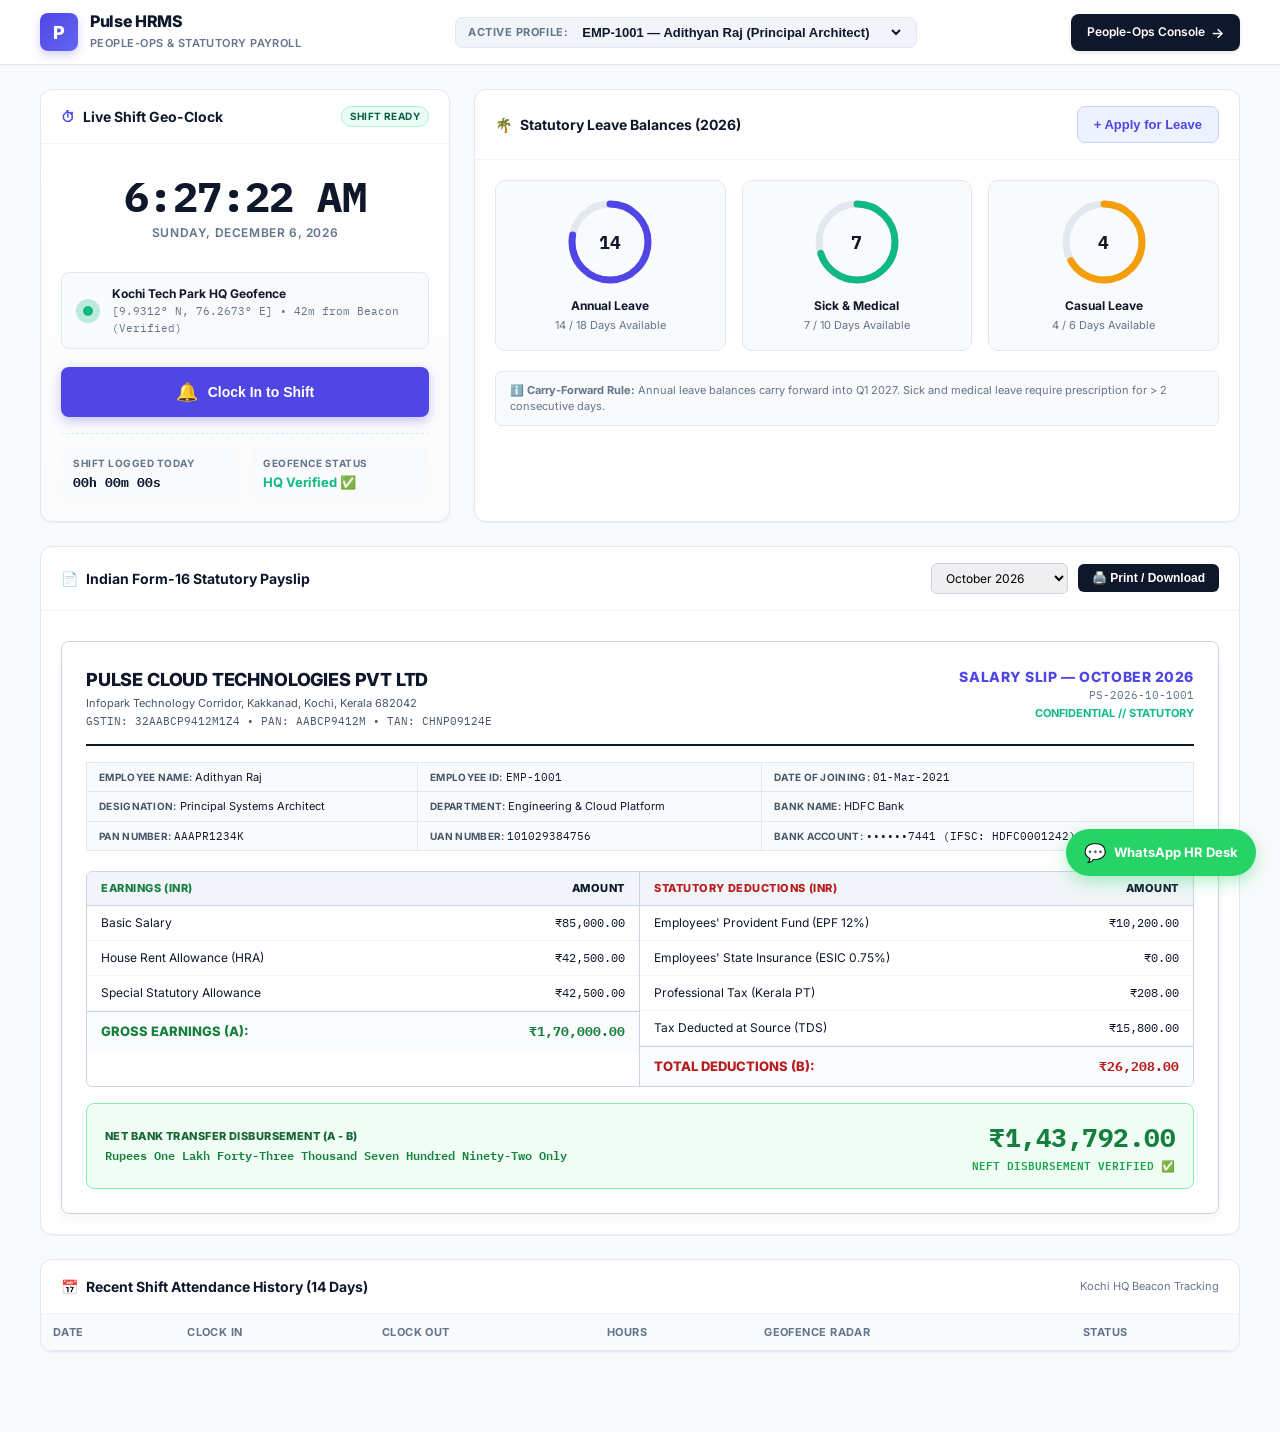
==== commit 831ba4f7: "feat: complete Movement R Enterprise HRMS, Geo-Attendance & Statutory Payroll suite" ====
--- a/public/index.html
+++ b/public/index.html
@@ -3,145 +3,1345 @@
 <head>
   <meta charset="UTF-8">
   <meta name="viewport" content="width=device-width, initial-scale=1.0">
-  <title data-wl-brand>PULSE HRMS // People-Ops & Payroll</title>
+  <title data-wl-brand>Pulse HRMS // Employee Self-Service & Attendance</title>
   <link rel="preconnect" href="https://fonts.googleapis.com">
   <link rel="preconnect" href="https://fonts.gstatic.com" crossorigin>
-  <link href="https://fonts.googleapis.com/css2?family=IBM+Plex+Mono:wght@400;500;600&family=Plus+Jakarta+Sans:wght@400;500;600;700&display=swap" rel="stylesheet">
+  <link href="https://fonts.googleapis.com/css2?family=IBM+Plex+Mono:wght@400;500;600;700&family=Inter:wght@300;400;500;600;700;800&display=swap" rel="stylesheet">
   <link rel="stylesheet" href="theme-tokens.css">
   <script src="whitelabel.js"></script>
   <style>
-    * { box-sizing: border-box; margin: 0; padding: 0; }
+    *, *::before, *::after { box-sizing: border-box; margin: 0; padding: 0; }
+    
     body {
-      background: var(--bg-main, #F8FAFC);
-      color: #111827;
-      font-family: var(--font-primary, 'Plus Jakarta Sans', sans-serif);
-      padding: 30px;
-    }
-    .ops-header {
-      display: flex;
+      background-color: var(--bg-main, #f8fafc);
+      color: var(--color-dark, #0f172a);
+      font-family: var(--font-primary, 'Inter', sans-serif);
+      font-size: 14px;
+      line-height: 1.5;
+      min-height: 100vh;
+      -webkit-font-smoothing: antialiased;
+    }
+
+    .mono { font-family: var(--font-mono, monospace); }
+
+    /* Top App Navigation */
+    .top-nav {
+      background: #ffffff;
+      border-bottom: 1px solid var(--border-color, #e2e8f0);
+      position: sticky;
+      top: 0;
+      z-index: 40;
+      box-shadow: 0 1px 3px rgba(15, 23, 42, 0.03);
+    }
+    .nav-inner {
+      max-width: 1240px;
+      margin: 0 auto;
+      padding: 12px 20px;
+      display: flex;
+      align-items: center;
       justify-content: space-between;
-      align-items: center;
-      margin-bottom: 24px;
-      padding-bottom: 16px;
-      border-bottom: 1px solid #E2E8F0;
-    }
-    .geo-clock {
-      background: #EEF2FF;
-      color: #4F46E5;
-      font-family: var(--font-mono, monospace);
+      gap: 16px;
+    }
+    .brand-wrap {
+      display: flex;
+      align-items: center;
+      gap: 12px;
+    }
+    .brand-badge {
+      width: 38px;
+      height: 38px;
+      border-radius: 8px;
+      background: linear-gradient(135deg, var(--color-primary, #4f46e5) 0%, var(--color-primary-light, #6366f1) 100%);
+      color: #fff;
+      display: flex;
+      align-items: center;
+      justify-content: center;
+      font-weight: 800;
+      font-size: 18px;
+      box-shadow: 0 4px 10px rgba(79, 70, 229, 0.25);
+    }
+    .brand-text h1 {
+      font-size: 16px;
+      font-weight: 800;
+      letter-spacing: -0.02em;
+      color: var(--color-dark, #0f172a);
+      line-height: 1.2;
+    }
+    .brand-text span {
+      font-size: 11px;
+      font-weight: 600;
+      color: #64748b;
+      letter-spacing: 0.04em;
+      text-transform: uppercase;
+    }
+
+    .emp-selector-wrap {
+      display: flex;
+      align-items: center;
+      gap: 10px;
+      background: #f1f5f9;
+      padding: 6px 12px;
+      border-radius: 8px;
+      border: 1px solid #e2e8f0;
+    }
+    .emp-selector-wrap label {
+      font-size: 11px;
       font-weight: 700;
+      color: #64748b;
+      text-transform: uppercase;
+      letter-spacing: 0.05em;
+    }
+    .emp-select {
+      background: transparent;
+      border: none;
+      font-size: 13px;
+      font-weight: 600;
+      color: #0f172a;
+      outline: none;
+      cursor: pointer;
+    }
+
+    .nav-actions {
+      display: flex;
+      align-items: center;
+      gap: 12px;
+    }
+    .btn-admin {
+      background: #0f172a;
+      color: #ffffff;
       padding: 8px 16px;
-      border-radius: 999px;
+      border-radius: 8px;
+      text-decoration: none;
+      font-weight: 600;
       font-size: 12px;
-    }
-
-    /* Attendance Heatmap Matrix */
-    .matrix-card {
-      background: #FFF;
-      border: 1px solid #E2E8F0;
-      border-radius: 10px;
-      padding: 24px;
-      margin-bottom: 30px;
-    }
-    .heat-grid {
+      display: flex;
+      align-items: center;
+      gap: 6px;
+      transition: all 0.2s ease;
+      box-shadow: 0 2px 4px rgba(15, 23, 42, 0.1);
+    }
+    .btn-admin:hover {
+      background: #1e293b;
+      transform: translateY(-1px);
+    }
+
+    /* Main Container */
+    .app-container {
+      max-width: 1240px;
+      margin: 24px auto 80px;
+      padding: 0 20px;
       display: grid;
-      grid-template-columns: repeat(15, 1fr);
-      gap: 6px;
-      margin-top: 14px;
-    }
-    .heat-cell {
-      background: #10B981;
-      color: #FFF;
-      font-family: var(--font-mono);
+      grid-template-columns: 1fr;
+      gap: 24px;
+    }
+
+    /* Grid Layout: Top Row */
+    .top-grid {
+      display: grid;
+      grid-template-columns: 410px 1fr;
+      gap: 24px;
+    }
+    @media (max-width: 980px) {
+      .top-grid { grid-template-columns: 1fr; }
+    }
+
+    /* Cards */
+    .card {
+      background: #ffffff;
+      border: 1px solid var(--border-color, #e2e8f0);
+      border-radius: var(--radius-lg, 12px);
+      box-shadow: var(--shadow-sm);
+      overflow: hidden;
+    }
+    .card-header {
+      padding: 16px 20px;
+      border-bottom: 1px solid #f1f5f9;
+      display: flex;
+      align-items: center;
+      justify-content: space-between;
+    }
+    .card-title {
+      font-size: 14px;
+      font-weight: 700;
+      color: #0f172a;
+      display: flex;
+      align-items: center;
+      gap: 8px;
+    }
+    .card-body {
+      padding: 20px;
+    }
+
+    /* Shift Geo-Clock-In Card */
+    .clock-card {
+      background: linear-gradient(180deg, #ffffff 0%, #fafbfc 100%);
+    }
+    .digital-clock-display {
+      text-align: center;
+      padding: 12px 0 16px;
+    }
+    .time-digits {
+      font-size: 42px;
+      font-weight: 700;
+      color: #0f172a;
+      letter-spacing: -0.02em;
+      line-height: 1;
+    }
+    .time-sub {
+      font-size: 12px;
+      color: #64748b;
+      font-weight: 600;
+      margin-top: 6px;
+      text-transform: uppercase;
+      letter-spacing: 0.05em;
+    }
+
+    /* Geofence Radar Status */
+    .radar-box {
+      background: #f8fafc;
+      border: 1px solid #e2e8f0;
+      border-radius: 8px;
+      padding: 12px 14px;
+      margin: 14px 0 18px;
+      display: flex;
+      align-items: center;
+      gap: 12px;
+    }
+    .radar-pulse-wrap {
+      position: relative;
+      width: 24px;
+      height: 24px;
+      display: flex;
+      align-items: center;
+      justify-content: center;
+    }
+    .radar-dot {
+      width: 10px;
+      height: 10px;
+      background: var(--status-present, #10b981);
+      border-radius: 50%;
+      z-index: 2;
+    }
+    .radar-ring {
+      position: absolute;
+      width: 100%;
+      height: 100%;
+      border-radius: 50%;
+      background: rgba(16, 185, 129, 0.25);
+      animation: radarPulse 2s infinite ease-out;
+    }
+    @keyframes radarPulse {
+      0% { transform: scale(0.6); opacity: 1; }
+      100% { transform: scale(1.6); opacity: 0; }
+    }
+    .radar-text {
+      flex: 1;
+    }
+    .radar-beacon-name {
+      font-size: 12px;
+      font-weight: 700;
+      color: #0f172a;
+    }
+    .radar-coords {
+      font-size: 11px;
+      color: #64748b;
+    }
+
+    /* Punch Button */
+    .punch-btn {
+      width: 100%;
+      padding: 14px;
+      background: var(--color-primary, #4f46e5);
+      color: #ffffff;
+      border: none;
+      border-radius: 8px;
+      font-size: 14px;
+      font-weight: 700;
+      cursor: pointer;
+      display: flex;
+      align-items: center;
+      justify-content: center;
+      gap: 10px;
+      transition: all 0.2s ease;
+      box-shadow: 0 4px 12px rgba(79, 70, 229, 0.3);
+    }
+    .punch-btn:hover {
+      background: var(--color-primary-dark, #4338ca);
+      transform: translateY(-1px);
+    }
+    .punch-btn.clocked-in {
+      background: #f43f5e;
+      box-shadow: 0 4px 12px rgba(244, 63, 94, 0.3);
+    }
+    .punch-btn.clocked-in:hover {
+      background: #e11d48;
+    }
+
+    .shift-metrics {
+      display: grid;
+      grid-template-columns: 1fr 1fr;
+      gap: 12px;
+      margin-top: 16px;
+      padding-top: 14px;
+      border-top: 1px dashed #e2e8f0;
+    }
+    .metric-pill {
+      background: #f8fafc;
+      padding: 8px 12px;
+      border-radius: 6px;
+    }
+    .metric-pill span {
+      display: block;
       font-size: 10px;
       font-weight: 700;
-      height: 32px;
-      display: flex;
-      align-items: center;
-      justify-content: center;
-      border-radius: 4px;
-    }
-    .heat-leave { background: #F59E0B; }
-    .heat-off { background: #CBD5E1; color: #475569; }
-
-    /* Statutory Salary Slip */
-    .payslip-card {
-      background: #FFF;
-      border: 1px solid #E2E8F0;
+      color: #64748b;
+      text-transform: uppercase;
+      letter-spacing: 0.05em;
+    }
+    .metric-pill strong {
+      font-size: 13px;
+      color: #0f172a;
+    }
+
+    /* Leave Balances Card */
+    .leave-card {
+      display: flex;
+      flex-direction: column;
+    }
+    .leave-gauges-grid {
+      display: grid;
+      grid-template-columns: repeat(3, 1fr);
+      gap: 16px;
+      margin-bottom: 20px;
+    }
+    @media (max-width: 640px) {
+      .leave-gauges-grid { grid-template-columns: 1fr; }
+    }
+    .gauge-box {
+      background: #f8fafc;
+      border: 1px solid #e2e8f0;
       border-radius: 10px;
-      padding: 30px;
-      font-family: var(--font-mono);
+      padding: 16px;
+      text-align: center;
+      position: relative;
+    }
+    .gauge-svg-wrap {
+      width: 90px;
+      height: 90px;
+      margin: 0 auto 10px;
+      position: relative;
+    }
+    .gauge-svg-wrap svg {
+      transform: rotate(-90deg);
+    }
+    .gauge-center-text {
+      position: absolute;
+      top: 50%;
+      left: 50%;
+      transform: translate(-50%, -50%);
+      font-size: 18px;
+      font-weight: 800;
+      color: #0f172a;
+    }
+    .gauge-name {
+      font-size: 12px;
+      font-weight: 700;
+      color: #0f172a;
+      margin-bottom: 2px;
+    }
+    .gauge-detail {
+      font-size: 11px;
+      color: #64748b;
+    }
+
+    .btn-apply-leave {
+      background: #eef2ff;
+      color: var(--color-primary, #4f46e5);
+      border: 1px solid #c7d2fe;
+      border-radius: 8px;
+      padding: 10px 16px;
+      font-weight: 700;
       font-size: 13px;
-    }
-    .slip-grid {
+      cursor: pointer;
+      display: inline-flex;
+      align-items: center;
+      gap: 8px;
+      transition: all 0.2s;
+    }
+    .btn-apply-leave:hover {
+      background: var(--color-primary, #4f46e5);
+      color: #ffffff;
+      border-color: var(--color-primary, #4f46e5);
+    }
+
+    /* Statutory Payslip (Form-16 Layout) */
+    .payslip-container {
+      background: #ffffff;
+      border: 1px solid #cbd5e1;
+      border-radius: 8px;
+      box-shadow: 0 4px 12px rgba(15, 23, 42, 0.05);
+      padding: 24px;
+      margin-top: 10px;
+    }
+    .slip-top-bar {
+      display: flex;
+      justify-content: space-between;
+      align-items: flex-start;
+      border-bottom: 2px solid #0f172a;
+      padding-bottom: 14px;
+      margin-bottom: 16px;
+    }
+    .company-title {
+      font-size: 18px;
+      font-weight: 800;
+      color: #0f172a;
+      letter-spacing: -0.01em;
+    }
+    .company-meta {
+      font-size: 11px;
+      color: #475569;
+      margin-top: 2px;
+    }
+    .slip-badge {
+      text-align: right;
+    }
+    .slip-badge h3 {
+      font-size: 14px;
+      font-weight: 800;
+      color: var(--color-primary, #4f46e5);
+      letter-spacing: 0.04em;
+    }
+    .slip-badge p {
+      font-size: 11px;
+      color: #64748b;
+    }
+
+    .emp-meta-table {
+      width: 100%;
+      border-collapse: collapse;
+      margin-bottom: 20px;
+      background: #f8fafc;
+      border: 1px solid #e2e8f0;
+      border-radius: 6px;
+    }
+    .emp-meta-table td {
+      padding: 6px 12px;
+      font-size: 11px;
+      border: 1px solid #e2e8f0;
+    }
+    .emp-meta-table td strong {
+      color: #475569;
+      text-transform: uppercase;
+      font-size: 10px;
+      letter-spacing: 0.03em;
+    }
+
+    .statutory-breakdown-grid {
       display: grid;
       grid-template-columns: 1fr 1fr;
-      gap: 30px;
-      margin: 20px 0;
+      border: 1px solid #cbd5e1;
+      border-radius: 6px;
+      overflow: hidden;
+      margin-bottom: 16px;
+    }
+    @media (max-width: 720px) {
+      .statutory-breakdown-grid { grid-template-columns: 1fr; }
+    }
+    .slip-col {
+      padding: 0;
+    }
+    .slip-col:first-child {
+      border-right: 1px solid #cbd5e1;
+    }
+    .slip-col-head {
+      background: #f1f5f9;
+      padding: 8px 14px;
+      font-size: 11px;
+      font-weight: 800;
+      text-transform: uppercase;
+      letter-spacing: 0.05em;
+      border-bottom: 1px solid #cbd5e1;
+      display: flex;
+      justify-content: space-between;
+    }
+    .slip-row {
+      display: flex;
+      justify-content: space-between;
+      padding: 8px 14px;
+      border-bottom: 1px solid #f1f5f9;
+      font-size: 12px;
+    }
+    .slip-row.total-row {
+      background: #fafbfc;
+      font-weight: 800;
+      border-top: 1px solid #cbd5e1;
+      border-bottom: none;
+      padding: 10px 14px;
+      font-size: 13px;
+    }
+
+    .net-disbursement-banner {
+      background: #f0fdf4;
+      border: 1px solid #86efac;
+      border-radius: 8px;
+      padding: 14px 18px;
+      display: flex;
+      justify-content: space-between;
+      align-items: center;
+      margin-top: 16px;
+    }
+    .net-banner-left h4 {
+      font-size: 11px;
+      font-weight: 800;
+      color: #166534;
+      text-transform: uppercase;
+      letter-spacing: 0.04em;
+    }
+    .net-banner-left p {
+      font-size: 12px;
+      color: #15803d;
+      font-weight: 600;
+      margin-top: 2px;
+    }
+    .net-banner-right {
+      text-align: right;
+    }
+    .net-amount {
+      font-size: 26px;
+      font-weight: 800;
+      color: #15803d;
+      letter-spacing: -0.02em;
+    }
+    .net-tag {
+      font-size: 11px;
+      color: #16a34a;
+      font-weight: 600;
+    }
+
+    /* Attendance Log Table */
+    .att-table-wrap {
+      overflow-x: auto;
+    }
+    .att-table {
+      width: 100%;
+      border-collapse: collapse;
+      font-size: 12px;
+    }
+    .att-table th {
+      background: #f8fafc;
+      padding: 10px 12px;
+      text-align: left;
+      font-size: 11px;
+      font-weight: 700;
+      color: #64748b;
+      text-transform: uppercase;
+      letter-spacing: 0.04em;
+      border-bottom: 1px solid #e2e8f0;
+    }
+    .att-table td {
+      padding: 10px 12px;
+      border-bottom: 1px solid #f1f5f9;
+      color: #0f172a;
+    }
+    .badge {
+      display: inline-flex;
+      align-items: center;
+      padding: 2px 8px;
+      border-radius: 999px;
+      font-size: 10px;
+      font-weight: 700;
+      text-transform: uppercase;
+      letter-spacing: 0.04em;
+    }
+    .badge-present { background: var(--status-present-bg, #ecfdf5); color: #065f46; border: 1px solid #a7f3d0; }
+    .badge-late { background: var(--status-late-bg, #fffbeb); color: #92400e; border: 1px solid #fde68a; }
+    .badge-wfh { background: var(--status-wfh-bg, #eff6ff); color: #1e40af; border: 1px solid #bfdbfe; }
+    .badge-leave { background: var(--status-leave-bg, #f5f3ff); color: #5b21b6; border: 1px solid #ddd6fe; }
+    .badge-weekend { background: #f1f5f9; color: #64748b; }
+    .badge-absent { background: var(--status-absent-bg, #fff1f2); color: #9f1239; border: 1px solid #fecdd3; }
+
+    /* Modal */
+    .modal-overlay {
+      position: fixed;
+      inset: 0;
+      background: rgba(15, 23, 42, 0.5);
+      backdrop-filter: blur(4px);
+      z-index: 100;
+      display: none;
+      align-items: center;
+      justify-content: center;
+      padding: 20px;
+    }
+    .modal-overlay.active {
+      display: flex;
+    }
+    .modal-card {
+      background: #ffffff;
+      border-radius: 12px;
+      max-width: 480px;
+      width: 100%;
+      box-shadow: 0 20px 25px -5px rgba(15, 23, 42, 0.2);
+      overflow: hidden;
+    }
+    .modal-header {
+      padding: 16px 20px;
+      border-bottom: 1px solid #e2e8f0;
+      display: flex;
+      justify-content: space-between;
+      align-items: center;
+    }
+    .modal-body {
+      padding: 20px;
+    }
+    .modal-footer {
+      padding: 14px 20px;
+      background: #f8fafc;
+      border-top: 1px solid #e2e8f0;
+      display: flex;
+      justify-content: flex-end;
+      gap: 10px;
+    }
+    .form-group {
+      margin-bottom: 14px;
+    }
+    .form-group label {
+      display: block;
+      font-size: 11px;
+      font-weight: 700;
+      color: #475569;
+      text-transform: uppercase;
+      letter-spacing: 0.04em;
+      margin-bottom: 4px;
+    }
+    .form-control {
+      width: 100%;
+      padding: 8px 12px;
+      border: 1px solid #cbd5e1;
+      border-radius: 6px;
+      font-size: 13px;
+      font-family: inherit;
+    }
+
+    /* Floating WhatsApp Button */
+    .floating-wa-btn {
+      position: fixed;
+      bottom: 24px;
+      right: 24px;
+      background: #25d366;
+      color: #ffffff;
+      padding: 10px 18px;
+      border-radius: 999px;
+      text-decoration: none;
+      font-weight: 700;
+      font-size: 13px;
+      display: flex;
+      align-items: center;
+      gap: 8px;
+      box-shadow: 0 6px 16px rgba(37, 211, 102, 0.35);
+      z-index: 50;
+      transition: all 0.2s ease;
+    }
+    .floating-wa-btn:hover {
+      transform: translateY(-2px);
+      box-shadow: 0 8px 20px rgba(37, 211, 102, 0.45);
+    }
+
+    /* Print styles */
+    @media print {
+      body { background: #fff !important; padding: 0 !important; }
+      .top-nav, .top-grid, .floating-wa-btn, .btn-print, .month-select-wrap, #attendanceHistoryCard {
+        display: none !important;
+      }
+      .app-container { margin: 0; padding: 0; max-width: 100%; }
+      .card { border: none !important; box-shadow: none !important; }
+      .payslip-container { border: 1px solid #000 !important; padding: 20px !important; }
     }
   </style>
 </head>
-<body data-layout-archetype="people-ops-attendance-payslip">
-  <div class="ops-header">
-    <div style="font-size:22px; font-weight:800; color:#4F46E5;" data-wl-brand>PULSE PEOPLE-OPS</div>
-    <div class="geo-clock">● GEO-FENCE SHIFT: 09:30 AM (KOCHI HQ VERIFIED)</div>
-    <a href="admin.html" style="color:#4F46E5; text-decoration:none; font-weight:700;">[ CRM & B2B PIPELINE ]</a>
-  </div>
-
-  <!-- Attendance Heatgrid -->
-  <div class="matrix-card">
-    <div style="font-weight:700; font-size:15px;">Monthly Attendance HeatGrid (Rahul M. • Engineering Lead)</div>
-    <div class="heat-grid">
-      <div class="heat-cell">01 P</div>
-      <div class="heat-cell">02 P</div>
-      <div class="heat-cell">03 P</div>
-      <div class="heat-cell">04 P</div>
-      <div class="heat-cell">05 P</div>
-      <div class="heat-cell heat-off">06 WO</div>
-      <div class="heat-cell heat-off">07 WO</div>
-      <div class="heat-cell">08 P</div>
-      <div class="heat-cell">09 P</div>
-      <div class="heat-cell heat-leave">10 CL</div>
-      <div class="heat-cell">11 P</div>
-      <div class="heat-cell">12 P</div>
-      <div class="heat-cell heat-off">13 WO</div>
-      <div class="heat-cell heat-off">14 WO</div>
-      <div class="heat-cell">15 P</div>
+<body data-layout-archetype="employee-self-service">
+
+  <!-- Top App Navigation -->
+  <header class="top-nav">
+    <div class="nav-inner">
+      <div class="brand-wrap">
+        <div class="brand-badge">P</div>
+        <div class="brand-text">
+          <h1 class="brand-logo" data-wl-brand>Pulse HRMS</h1>
+          <span data-wl-tagline>People-Ops & Statutory Payroll</span>
+        </div>
+      </div>
+
+      <div class="emp-selector-wrap">
+        <label for="employeeSwitch">Active Profile:</label>
+        <select id="employeeSwitch" class="emp-select">
+          <option value="emp-1001" selected>EMP-1001 — Adithyan Raj (Principal Architect)</option>
+          <option value="emp-1002">EMP-1002 — Priya Nair (VP Product & UX)</option>
+          <option value="emp-1003">EMP-1003 — Rahul Menon (Lead Cloud Core)</option>
+          <option value="emp-1004">EMP-1004 — Sneha Nambiar (Senior People-Ops)</option>
+          <option value="emp-1005">EMP-1005 — Karthik Warrier (Senior Frontend)</option>
+          <option value="emp-1006">EMP-1006 — Ananya Varma (Financial Controller)</option>
+          <option value="emp-1007">EMP-1007 — Rohit Shenoy (Operations Mgr)</option>
+          <option value="emp-1008">EMP-1008 — Kavya Krishnan (Junior QA • ESIC)</option>
+          <option value="emp-1009">EMP-1009 — Deepak Pillai (Support Engineer)</option>
+        </select>
+      </div>
+
+      <div class="nav-actions">
+        <a href="admin.html" class="btn-admin">
+          <span>People-Ops Console</span>
+          <span style="font-size: 14px;">→</span>
+        </a>
+      </div>
+    </div>
+  </header>
+
+  <!-- Main Self-Service Workspace -->
+  <main class="app-container">
+
+    <!-- Top Row: Live Shift Geo-Clock & Leave Gauges -->
+    <div class="top-grid">
+
+      <!-- Shift Geo-Clock Card -->
+      <section class="card clock-card">
+        <div class="card-header">
+          <div class="card-title">
+            <span style="color: var(--color-primary, #4f46e5);">⏱</span>
+            <span>Live Shift Geo-Clock</span>
+          </div>
+          <span id="shiftStatusBadge" class="badge badge-present">Shift Ready</span>
+        </div>
+        <div class="card-body">
+          <div class="digital-clock-display">
+            <div id="liveClock" class="time-digits mono">09:30:15 AM</div>
+            <div id="liveDate" class="time-sub">Friday, 31 October 2026</div>
+          </div>
+
+          <!-- Geofence Radar Status -->
+          <div class="radar-box">
+            <div class="radar-pulse-wrap">
+              <div class="radar-ring"></div>
+              <div class="radar-dot"></div>
+            </div>
+            <div class="radar-text">
+              <div class="radar-beacon-name">Kochi Tech Park HQ Geofence</div>
+              <div id="radarCoords" class="radar-coords mono">[9.9312° N, 76.2673° E] • 42m from Beacon (Verified)</div>
+            </div>
+          </div>
+
+          <!-- 1-Tap Clock Button with Chime -->
+          <button id="punchBtn" class="punch-btn" onclick="handlePunchToggle()">
+            <span id="punchBtnIcon" style="font-size: 18px;">🔔</span>
+            <span id="punchBtnText">Clock In to Shift</span>
+          </button>
+
+          <!-- Shift Metrics -->
+          <div class="shift-metrics">
+            <div class="metric-pill">
+              <span>Shift Logged Today</span>
+              <strong id="loggedHoursToday" class="mono">00h 00m 00s</strong>
+            </div>
+            <div class="metric-pill">
+              <span>Geofence Status</span>
+              <strong id="geofenceVerifiedText" style="color: var(--status-present, #10b981);">HQ Verified ✅</strong>
+            </div>
+          </div>
+        </div>
+      </section>
+
+      <!-- Leave Balances & Fast Application -->
+      <section class="card leave-card">
+        <div class="card-header">
+          <div class="card-title">
+            <span style="color: var(--color-primary, #4f46e5);">🌴</span>
+            <span>Statutory Leave Balances (2026)</span>
+          </div>
+          <button class="btn-apply-leave" onclick="openLeaveModal()">
+            <span>+ Apply for Leave</span>
+          </button>
+        </div>
+        <div class="card-body">
+          <div class="leave-gauges-grid">
+            <!-- Annual Leave -->
+            <div class="gauge-box">
+              <div class="gauge-svg-wrap">
+                <svg width="90" height="90" viewBox="0 0 90 90">
+                  <circle cx="45" cy="45" r="38" stroke="#e2e8f0" stroke-width="7" fill="none" />
+                  <circle id="ringAl" cx="45" cy="45" r="38" stroke="#4f46e5" stroke-width="7" fill="none"
+                    stroke-dasharray="238.76" stroke-dashoffset="53.0" stroke-linecap="round" />
+                </svg>
+                <div id="textAl" class="gauge-center-text mono">14</div>
+              </div>
+              <div class="gauge-name">Annual Leave</div>
+              <div id="subAl" class="gauge-detail">14 / 18 Days Available</div>
+            </div>
+
+            <!-- Sick Leave -->
+            <div class="gauge-box">
+              <div class="gauge-svg-wrap">
+                <svg width="90" height="90" viewBox="0 0 90 90">
+                  <circle cx="45" cy="45" r="38" stroke="#e2e8f0" stroke-width="7" fill="none" />
+                  <circle id="ringSl" cx="45" cy="45" r="38" stroke="#10b981" stroke-width="7" fill="none"
+                    stroke-dasharray="238.76" stroke-dashoffset="71.6" stroke-linecap="round" />
+                </svg>
+                <div id="textSl" class="gauge-center-text mono">7</div>
+              </div>
+              <div class="gauge-name">Sick & Medical</div>
+              <div id="subSl" class="gauge-detail">7 / 10 Days Available</div>
+            </div>
+
+            <!-- Casual Leave -->
+            <div class="gauge-box">
+              <div class="gauge-svg-wrap">
+                <svg width="90" height="90" viewBox="0 0 90 90">
+                  <circle cx="45" cy="45" r="38" stroke="#e2e8f0" stroke-width="7" fill="none" />
+                  <circle id="ringCl" cx="45" cy="45" r="38" stroke="#f59e0b" stroke-width="7" fill="none"
+                    stroke-dasharray="238.76" stroke-dashoffset="79.5" stroke-linecap="round" />
+                </svg>
+                <div id="textCl" class="gauge-center-text mono">4</div>
+              </div>
+              <div class="gauge-name">Casual Leave</div>
+              <div id="subCl" class="gauge-detail">4 / 6 Days Available</div>
+            </div>
+          </div>
+
+          <div style="font-size: 11px; color: #64748b; background: #f8fafc; padding: 10px 14px; border-radius: 6px; border: 1px solid #e2e8f0;">
+            ℹ️ <strong>Carry-Forward Rule:</strong> Annual leave balances carry forward into Q1 2027. Sick and medical leave require prescription for &gt; 2 consecutive days.
+          </div>
+        </div>
+      </section>
+
+    </div>
+
+    <!-- Monthly Form-16 Statutory Payslip Section -->
+    <section class="card">
+      <div class="card-header">
+        <div class="card-title">
+          <span style="color: var(--color-primary, #4f46e5);">📄</span>
+          <span>Indian Form-16 Statutory Payslip</span>
+        </div>
+        <div style="display: flex; align-items: center; gap: 10px;">
+          <div class="month-select-wrap">
+            <select id="payslipMonthSelect" class="form-control" style="font-size: 12px; padding: 6px 10px;" onchange="loadPayslip()">
+              <option value="October 2026" selected>October 2026</option>
+              <option value="September 2026">September 2026</option>
+            </select>
+          </div>
+          <button class="btn-print" onclick="window.print()" style="background:#0f172a; color:#fff; border:none; padding:7px 14px; border-radius:6px; font-size:12px; font-weight:600; cursor:pointer;">
+            🖨️ Print / Download
+          </button>
+        </div>
+      </div>
+      <div class="card-body">
+        
+        <div id="payslipPaper" class="payslip-container">
+          <!-- Slip Top -->
+          <div class="slip-top-bar">
+            <div>
+              <div class="company-title" data-wl-brand>PULSE CLOUD TECHNOLOGIES PVT LTD</div>
+              <div class="company-meta">Infopark Technology Corridor, Kakkanad, Kochi, Kerala 682042</div>
+              <div class="company-meta mono">GSTIN: 32AABCP9412M1Z4 • PAN: AABCP9412M • TAN: CHNP09124E</div>
+            </div>
+            <div class="slip-badge">
+              <h3 id="slipMonthHeader">SALARY SLIP — OCTOBER 2026</h3>
+              <p id="slipNumber" class="mono">PS-2026-10-1001</p>
+              <p style="color:#10b981; font-weight:700; margin-top:2px;">CONFIDENTIAL // STATUTORY</p>
+            </div>
+          </div>
+
+          <!-- Employee Details Table -->
+          <table class="emp-meta-table">
+            <tr>
+              <td><strong>Employee Name:</strong> <span id="slipEmpName">Adithyan Raj</span></td>
+              <td><strong>Employee ID:</strong> <span id="slipEmpCode" class="mono">EMP-1001</span></td>
+              <td><strong>Date of Joining:</strong> <span id="slipDoj" class="mono">01-Mar-2021</span></td>
+            </tr>
+            <tr>
+              <td><strong>Designation:</strong> <span id="slipDesig">Principal Systems Architect</span></td>
+              <td><strong>Department:</strong> <span id="slipDept">Engineering & Cloud Platform</span></td>
+              <td><strong>Bank Name:</strong> <span id="slipBankName">HDFC Bank</span></td>
+            </tr>
+            <tr>
+              <td><strong>PAN Number:</strong> <span id="slipPan" class="mono">AAAPR1234K</span></td>
+              <td><strong>UAN Number:</strong> <span id="slipUan" class="mono">101029384756</span></td>
+              <td><strong>Bank Account:</strong> <span id="slipBankAcc" class="mono">••••••7441 (IFSC: HDFC0001242)</span></td>
+            </tr>
+          </table>
+
+          <!-- 2-Column Earnings & Deductions -->
+          <div class="statutory-breakdown-grid">
+            <!-- Left: Earnings -->
+            <div class="slip-col">
+              <div class="slip-col-head">
+                <span style="color: #15803d;">Earnings (INR)</span>
+                <span>Amount</span>
+              </div>
+              <div class="slip-row">
+                <span>Basic Salary</span>
+                <span id="slipBasic" class="mono">₹85,000.00</span>
+              </div>
+              <div class="slip-row">
+                <span>House Rent Allowance (HRA)</span>
+                <span id="slipHra" class="mono">₹42,500.00</span>
+              </div>
+              <div class="slip-row">
+                <span>Special Statutory Allowance</span>
+                <span id="slipSpecial" class="mono">₹42,500.00</span>
+              </div>
+              <div class="slip-row total-row" style="color: #15803d;">
+                <span>GROSS EARNINGS (A):</span>
+                <span id="slipGross" class="mono">₹1,70,000.00</span>
+              </div>
+            </div>
+
+            <!-- Right: Deductions -->
+            <div class="slip-col">
+              <div class="slip-col-head">
+                <span style="color: #b91c1c;">Statutory Deductions (INR)</span>
+                <span>Amount</span>
+              </div>
+              <div class="slip-row">
+                <span>Employees' Provident Fund (EPF 12%)</span>
+                <span id="slipEpf" class="mono">₹10,200.00</span>
+              </div>
+              <div class="slip-row">
+                <span>Employees' State Insurance (ESIC 0.75%)</span>
+                <span id="slipEsic" class="mono">₹0.00</span>
+              </div>
+              <div class="slip-row">
+                <span>Professional Tax (Kerala PT)</span>
+                <span id="slipPt" class="mono">₹208.00</span>
+              </div>
+              <div class="slip-row">
+                <span>Tax Deducted at Source (TDS)</span>
+                <span id="slipTds" class="mono">₹15,800.00</span>
+              </div>
+              <div class="slip-row total-row" style="color: #b91c1c;">
+                <span>TOTAL DEDUCTIONS (B):</span>
+                <span id="slipDeductions" class="mono">₹26,208.00</span>
+              </div>
+            </div>
+          </div>
+
+          <!-- Net Bank Credit Banner -->
+          <div class="net-disbursement-banner">
+            <div class="net-banner-left">
+              <h4>Net Bank Transfer Disbursement (A - B)</h4>
+              <p id="slipWords" class="mono">Rupees One Lakh Forty-Three Thousand Seven Hundred Ninety-Two Only</p>
+            </div>
+            <div class="net-banner-right">
+              <div id="slipNet" class="net-amount mono">₹1,43,792.00</div>
+              <div class="net-tag mono">NEFT DISBURSEMENT VERIFIED ✅</div>
+            </div>
+          </div>
+
+        </div>
+
+      </div>
+    </section>
+
+    <!-- My Attendance Log (Recent 14 Days) -->
+    <section id="attendanceHistoryCard" class="card">
+      <div class="card-header">
+        <div class="card-title">
+          <span style="color: var(--color-primary, #4f46e5);">📅</span>
+          <span>Recent Shift Attendance History (14 Days)</span>
+        </div>
+        <span style="font-size: 11px; color: #64748b;">Kochi HQ Beacon Tracking</span>
+      </div>
+      <div class="card-body" style="padding: 0;">
+        <div class="att-table-wrap">
+          <table class="att-table">
+            <thead>
+              <tr>
+                <th>Date</th>
+                <th>Clock In</th>
+                <th>Clock Out</th>
+                <th>Hours</th>
+                <th>Geofence Radar</th>
+                <th>Status</th>
+              </tr>
+            </thead>
+            <tbody id="attTableBody">
+              <!-- Dynamically populated -->
+            </tbody>
+          </table>
+        </div>
+      </div>
+    </section>
+
+  </main>
+
+  <!-- Apply for Leave Modal -->
+  <div id="leaveModal" class="modal-overlay">
+    <div class="modal-card">
+      <div class="modal-header">
+        <h3 style="font-size: 15px; font-weight: 700; color: #0f172a;">Apply for Statutory Leave</h3>
+        <button onclick="closeLeaveModal()" style="background: none; border: none; font-size: 18px; cursor: pointer; color: #94a3b8;">✕</button>
+      </div>
+      <form id="leaveForm" onsubmit="handleLeaveSubmit(event)">
+        <div class="modal-body">
+          <div class="form-group">
+            <label for="leaveTypeSelect">Leave Type</label>
+            <select id="leaveTypeSelect" class="form-control" required>
+              <option value="AL">Annual / Privilege Leave (14d Available)</option>
+              <option value="SL">Sick & Medical Leave (7d Available)</option>
+              <option value="CL">Casual Leave (4d Available)</option>
+            </select>
+          </div>
+          <div style="display: grid; grid-template-columns: 1fr 1fr; gap: 12px;">
+            <div class="form-group">
+              <label for="leaveStart">Start Date</label>
+              <input type="date" id="leaveStart" class="form-control" value="2026-11-04" required>
+            </div>
+            <div class="form-group">
+              <label for="leaveEnd">End Date</label>
+              <input type="date" id="leaveEnd" class="form-control" value="2026-11-05" required onchange="calculateLeaveDays()">
+            </div>
+          </div>
+          <div class="form-group">
+            <label for="leaveDays">Total Working Days</label>
+            <input type="number" id="leaveDays" class="form-control mono" value="2" min="1" max="30" required readonly>
+          </div>
+          <div class="form-group">
+            <label for="leaveReason">Reason for Application</label>
+            <textarea id="leaveReason" class="form-control" rows="3" placeholder="Provide reason for People-Ops record..." required></textarea>
+          </div>
+        </div>
+        <div class="modal-footer">
+          <button type="button" onclick="closeLeaveModal()" style="background: #f1f5f9; border: 1px solid #cbd5e1; padding: 8px 14px; border-radius: 6px; font-size: 12px; font-weight: 600; cursor: pointer;">Cancel</button>
+          <button type="submit" style="background: var(--color-primary, #4f46e5); color: #fff; border: none; padding: 8px 16px; border-radius: 6px; font-size: 12px; font-weight: 700; cursor: pointer;">Submit Leave Application</button>
+        </div>
+      </form>
     </div>
   </div>
 
-  <!-- Statutory Salary Slip -->
-  <div class="payslip-card">
-    <div style="display:flex; justify-content:space-between; border-bottom:1px solid #000; padding-bottom:10px;">
-      <div><strong>SALARY SLIP — OCTOBER 2026</strong></div>
-      <div>PAN: ABCDE1234F • UAN: 1009849182</div>
-    </div>
-
-    <div class="slip-grid">
-      <div>
-        <div style="font-weight:700; color:#10B981; margin-bottom:8px;">EARNINGS (INR)</div>
-        <div style="display:flex; justify-content:space-between; margin-bottom:4px;"><span>• Basic Salary:</span><span>₹60,000</span></div>
-        <div style="display:flex; justify-content:space-between; margin-bottom:4px;"><span>• House Rent (HRA):</span><span>₹30,000</span></div>
-        <div style="display:flex; justify-content:space-between; margin-bottom:4px;"><span>• Special Allowance:</span><span>₹30,000</span></div>
-        <div style="border-top:1px solid #CCC; margin-top:8px; padding-top:4px; font-weight:700; display:flex; justify-content:space-between;">
-          <span>GROSS EARNINGS:</span><span>₹1,20,000</span>
-        </div>
-      </div>
-      <div>
-        <div style="font-weight:700; color:#EF4444; margin-bottom:8px;">DEDUCTIONS (INR)</div>
-        <div style="display:flex; justify-content:space-between; margin-bottom:4px;"><span>• Provident Fund (EPF 12%):</span><span>₹7,200</span></div>
-        <div style="display:flex; justify-content:space-between; margin-bottom:4px;"><span>• Professional Tax (PT):</span><span>₹200</span></div>
-        <div style="display:flex; justify-content:space-between; margin-bottom:4px;"><span>• Income Tax (TDS):</span><span>₹12,400</span></div>
-        <div style="border-top:1px solid #CCC; margin-top:8px; padding-top:4px; font-weight:700; display:flex; justify-content:space-between;">
-          <span>TOTAL DEDUCTIONS:</span><span>₹19,800</span>
-        </div>
-      </div>
-    </div>
-
-    <div style="background:#F0FDF4; border:1px solid #86EFAC; padding:16px; border-radius:6px; display:flex; justify-content:space-between; font-weight:800; font-size:16px; color:#15803D;">
-      <span>NET BANK DISBURSEMENT (NEFT):</span>
-      <span>₹1,00,200.00</span>
-    </div>
-  </div>
+  <!-- Floating WhatsApp HR Desk Button -->
+  <a id="floatingWaBtn" href="https://wa.me/919847011001" target="_blank" rel="noopener noreferrer" class="floating-wa-btn">
+    <span style="font-size: 18px;">💬</span>
+    <span>WhatsApp HR Desk</span>
+  </a>
+
+  <!-- Application Logic -->
+  <script>
+    // State
+    let activeEmployeeId = 'emp-1001';
+    let isClockedIn = false;
+    let clockInTimestamp = null;
+    let stopwatchInterval = null;
+    let secondsElapsedToday = 0;
+
+    // Web Audio Synthesizer: Corporate Shift Punch Chime
+    function playPunchChime(isClockIn) {
+      try {
+        const AudioCtx = window.AudioContext || window.webkitAudioContext;
+        if (!AudioCtx) return;
+        const ctx = new AudioCtx();
+
+        const now = ctx.currentTime;
+        const osc1 = ctx.createOscillator();
+        const osc2 = ctx.createOscillator();
+        const gain = ctx.createGain();
+
+        // Dual-tone harmonic chime
+        if (isClockIn) {
+          osc1.frequency.setValueAtTime(587.33, now); // D5
+          osc2.frequency.setValueAtTime(880.00, now + 0.1); // A5
+        } else {
+          osc1.frequency.setValueAtTime(880.00, now); // A5
+          osc2.frequency.setValueAtTime(587.33, now + 0.1); // D5
+        }
+
+        gain.gain.setValueAtTime(0.2, now);
+        gain.gain.exponentialRampToValueAtTime(0.001, now + 0.45);
+
+        osc1.connect(gain);
+        osc2.connect(gain);
+        gain.connect(ctx.destination);
+
+        osc1.start(now);
+        osc1.stop(now + 0.2);
+        osc2.start(now + 0.1);
+        osc2.stop(now + 0.45);
+      } catch (e) {
+        // Fallback silently if audio context restricted
+      }
+    }
+
+    // Defensive Guard against pre-2024 dates (Workers snapshot freeze safeguard)
+    function getSafeDate() {
+      const d = new Date();
+      if (d.getFullYear() < 2024) {
+        return new Date('2026-10-31T09:30:15Z');
+      }
+      return d;
+    }
+
+    // Live Clock Runner
+    function updateClockDisplay() {
+      const now = getSafeDate();
+      const timeStr = now.toLocaleTimeString('en-US', { hour12: true });
+      const dateStr = now.toLocaleDateString('en-US', { weekday: 'long', day: 'numeric', month: 'long', year: 'numeric' });
+      
+      const clockEl = document.getElementById('liveClock');
+      const dateEl = document.getElementById('liveDate');
+      if (clockEl) clockEl.textContent = timeStr;
+      if (dateEl) dateEl.textContent = dateStr;
+    }
+    setInterval(updateClockDisplay, 1000);
+    updateClockDisplay();
+
+    // Active Shift Duration Stopwatch
+    function updateStopwatch() {
+      if (isClockIn) {
+        secondsElapsedToday++;
+        const h = Math.floor(secondsElapsedToday / 3600);
+        const m = Math.floor((secondsElapsedToday % 3600) / 60);
+        const s = secondsElapsedToday % 60;
+        const pad = (n) => (n < 10 ? '0' + n : '' + n);
+        document.getElementById('loggedHoursToday').textContent = `${pad(h)}h ${pad(m)}m ${pad(s)}s`;
+      }
+    }
+
+    // Punch Clock Action
+    async function handlePunchToggle() {
+      const punchBtn = document.getElementById('punchBtn');
+      const punchBtnText = document.getElementById('punchBtnText');
+      const shiftStatusBadge = document.getElementById('shiftStatusBadge');
+
+      const newType = isClockedIn ? 'CLOCK_OUT' : 'CLOCK_IN';
+      
+      try {
+        const res = await fetch('/api/attendance', {
+          method: 'POST',
+          headers: { 'Content-Type': 'application/json' },
+          body: JSON.stringify({
+            employee_id: activeEmployeeId,
+            type: newType,
+            latitude: 9.9312,
+            longitude: 76.2673,
+            bypass_geofence: false
+          })
+        });
+        const data = await res.json();
+        
+        playPunchChime(!isClockedIn);
+
+        if (!isClockedIn) {
+          isClockedIn = true;
+          punchBtn.classList.add('clocked-in');
+          punchBtnText.textContent = 'Clock Out of Shift';
+          shiftStatusBadge.textContent = '● Shift Active';
+          shiftStatusBadge.className = 'badge badge-present';
+          if (!stopwatchInterval) {
+            stopwatchInterval = setInterval(updateStopwatch, 1000);
+          }
+          alert('✅ Clocked in successfully! HQ Geofence verified (Kochi Tech Park [9.9312° N, 76.2673° E]).');
+        } else {
+          isClockedIn = false;
+          punchBtn.classList.remove('clocked-in');
+          punchBtnText.textContent = 'Clock In to Shift';
+          shiftStatusBadge.textContent = 'Shift Ended';
+          shiftStatusBadge.className = 'badge badge-weekend';
+          clearInterval(stopwatchInterval);
+          stopwatchInterval = null;
+          alert(`✅ Clocked out! Total shift logged: ${document.getElementById('loggedHoursToday').textContent}`);
+        }
+
+        // Refresh attendance table
+        loadEmployeeData();
+      } catch (err) {
+        alert('Punch failed: ' + err.message);
+      }
+    }
+
+    // Load active employee data
+    async function loadEmployeeData() {
+      try {
+        const res = await fetch(`/api/employees?id=${activeEmployeeId}`);
+        const data = await res.json();
+        if (!data.success || !data.employee) return;
+
+        const emp = data.employee;
+
+        // Update Leave Balances Gauges
+        if (emp.leave_balances) {
+          const al = emp.leave_balances.find(b => b.type_code === 'AL') || { balance: 14, allocated: 18 };
+          const sl = emp.leave_balances.find(b => b.type_code === 'SL') || { balance: 7, allocated: 10 };
+          const cl = emp.leave_balances.find(b => b.type_code === 'CL') || { balance: 4, allocated: 6 };
+
+          updateGauge('Al', al.balance, al.allocated);
+          updateGauge('Sl', sl.balance, sl.allocated);
+          updateGauge('Cl', cl.balance, cl.allocated);
+        }
+
+        // Update Attendance Table
+        if (emp.recent_attendance) {
+          renderAttendanceTable(emp.recent_attendance);
+        }
+
+        // Load Form-16 Payslip
+        loadPayslip();
+      } catch (e) {
+        console.error('Error loading employee data:', e);
+      }
+    }
+
+    function updateGauge(type, balance, allocated) {
+      const circ = 238.76;
+      const pct = Math.max(0, Math.min(1, balance / allocated));
+      const offset = circ * (1 - pct);
+
+      const ringEl = document.getElementById(`ring${type}`);
+      const textEl = document.getElementById(`text${type}`);
+      const subEl = document.getElementById(`sub${type}`);
+
+      if (ringEl) ringEl.style.strokeDashoffset = offset;
+      if (textEl) textEl.textContent = balance;
+      if (subEl) subEl.textContent = `${balance} / ${allocated} Days Available`;
+    }
+
+    function renderAttendanceTable(logs) {
+      const tbody = document.getElementById('attTableBody');
+      if (!tbody) return;
+
+      tbody.innerHTML = logs.map(log => {
+        let badgeClass = 'badge-present';
+        if (log.status === 'LATE') badgeClass = 'badge-late';
+        else if (log.status === 'WFH') badgeClass = 'badge-wfh';
+        else if (log.status === 'APPROVED_LEAVE') badgeClass = 'badge-leave';
+        else if (log.status === 'WEEKEND') badgeClass = 'badge-weekend';
+        else if (log.status === 'ABSENT') badgeClass = 'badge-absent';
+
+        const radarText = log.geofence_verified ? 'Kochi HQ Beacon' : (log.status === 'WFH' ? 'Remote IP Verified' : '—');
+        const inTime = log.clock_in || '—';
+        const outTime = log.clock_out || '—';
+        const hours = log.total_hours ? `${log.total_hours} hrs` : '—';
+
+        return `
+          <tr>
+            <td class="mono" style="font-weight:600;">${log.date}</td>
+            <td class="mono">${inTime}</td>
+            <td class="mono">${outTime}</td>
+            <td class="mono">${hours}</td>
+            <td><span style="font-size:11px; color:#475569;">${radarText}</span></td>
+            <td><span class="badge ${badgeClass}">${log.status.replace('_', ' ')}</span></td>
+          </tr>
+        `;
+      }).join('');
+    }
+
+    // Load Form-16 Payslip
+    async function loadPayslip() {
+      const month = document.getElementById('payslipMonthSelect').value;
+      try {
+        const res = await fetch(`/api/payslips?employee_id=${activeEmployeeId}&month=${encodeURIComponent(month)}`);
+        const data = await res.json();
+        if (!data.success || !data.payslip) return;
+
+        const p = data.payslip;
+
+        document.getElementById('slipMonthHeader').textContent = `SALARY SLIP — ${p.month_year.toUpperCase()}`;
+        document.getElementById('slipNumber').textContent = p.payslip_number;
+        document.getElementById('slipEmpName').textContent = p.employee_name;
+        document.getElementById('slipEmpCode').textContent = p.employee_code;
+        document.getElementById('slipDoj').textContent = p.date_of_joining || '01-Mar-2021';
+        document.getElementById('slipDesig').textContent = p.designation_title;
+        document.getElementById('slipDept').textContent = p.department_name;
+        document.getElementById('slipBankName').textContent = p.bank_name;
+        document.getElementById('slipPan').textContent = p.pan;
+        document.getElementById('slipUan').textContent = p.uan;
+        
+        const maskedAcc = p.bank_account_no ? '••••••' + p.bank_account_no.slice(-4) : '••••••4412';
+        document.getElementById('slipBankAcc').textContent = `${maskedAcc} (IFSC: ${p.bank_ifsc})`;
+
+        document.getElementById('slipBasic').textContent = `₹${p.basic_earned.toLocaleString('en-IN', { minimumFractionDigits: 2 })}`;
+        document.getElementById('slipHra').textContent = `₹${p.hra_earned.toLocaleString('en-IN', { minimumFractionDigits: 2 })}`;
+        document.getElementById('slipSpecial').textContent = `₹${p.special_earned.toLocaleString('en-IN', { minimumFractionDigits: 2 })}`;
+        document.getElementById('slipGross').textContent = `₹${p.gross_earnings.toLocaleString('en-IN', { minimumFractionDigits: 2 })}`;
+
+        document.getElementById('slipEpf').textContent = `₹${p.epf_employee.toLocaleString('en-IN', { minimumFractionDigits: 2 })}`;
+        document.getElementById('slipEsic').textContent = `₹${p.esic_employee.toLocaleString('en-IN', { minimumFractionDigits: 2 })}`;
+        document.getElementById('slipPt').textContent = `₹${p.professional_tax.toLocaleString('en-IN', { minimumFractionDigits: 2 })}`;
+        document.getElementById('slipTds').textContent = `₹${p.tds.toLocaleString('en-IN', { minimumFractionDigits: 2 })}`;
+        document.getElementById('slipDeductions').textContent = `₹${p.total_deductions.toLocaleString('en-IN', { minimumFractionDigits: 2 })}`;
+
+        document.getElementById('slipNet').textContent = `₹${p.net_pay.toLocaleString('en-IN', { minimumFractionDigits: 2 })}`;
+        document.getElementById('slipWords').textContent = p.net_pay_words;
+      } catch (e) {
+        console.error('Error loading payslip:', e);
+      }
+    }
+
+    // Switch Employee Handler
+    document.getElementById('employeeSwitch').addEventListener('change', (e) => {
+      activeEmployeeId = e.target.value;
+      isClockedIn = false;
+      document.getElementById('punchBtn').classList.remove('clocked-in');
+      document.getElementById('punchBtnText').textContent = 'Clock In to Shift';
+      document.getElementById('shiftStatusBadge').textContent = 'Shift Ready';
+      document.getElementById('shiftStatusBadge').className = 'badge badge-present';
+      clearInterval(stopwatchInterval);
+      stopwatchInterval = null;
+      secondsElapsedToday = 0;
+      document.getElementById('loggedHoursToday').textContent = '00h 00m 00s';
+      loadEmployeeData();
+    });
+
+    // Leave Modal Handlers
+    function openLeaveModal() {
+      document.getElementById('leaveModal').classList.add('active');
+    }
+    function closeLeaveModal() {
+      document.getElementById('leaveModal').classList.remove('active');
+    }
+
+    function calculateLeaveDays() {
+      const s = new Date(document.getElementById('leaveStart').value);
+      const e = new Date(document.getElementById('leaveEnd').value);
+      if (e >= s) {
+        const diff = Math.round((e - s) / (1000 * 60 * 60 * 24)) + 1;
+        document.getElementById('leaveDays').value = diff;
+      }
+    }
+
+    async function handleLeaveSubmit(e) {
+      e.preventDefault();
+      const leaveType = document.getElementById('leaveTypeSelect').value;
+      const start = document.getElementById('leaveStart').value;
+      const end = document.getElementById('leaveEnd').value;
+      const days = document.getElementById('leaveDays').value;
+      const reason = document.getElementById('leaveReason').value;
+
+      try {
+        const res = await fetch('/api/leave', {
+          method: 'POST',
+          headers: { 'Content-Type': 'application/json' },
+          body: JSON.stringify({
+            employee_id: activeEmployeeId,
+            leave_type_code: leaveType,
+            start_date: start,
+            end_date: end,
+            total_days: Number(days),
+            reason
+          })
+        });
+        const data = await res.json();
+        if (data.success) {
+          alert(`✅ Leave request submitted successfully (${data.request.request_code})! Pending People-Ops approval.`);
+          closeLeaveModal();
+          loadEmployeeData();
+        } else {
+          alert('Submission failed: ' + (data.error || 'Unknown error'));
+        }
+      } catch (err) {
+        alert('Network error: ' + err.message);
+      }
+    }
+
+    // Initial Load
+    window.addEventListener('DOMContentLoaded', () => {
+      loadEmployeeData();
+    });
+  </script>
 </body>
-</html>+</html>
